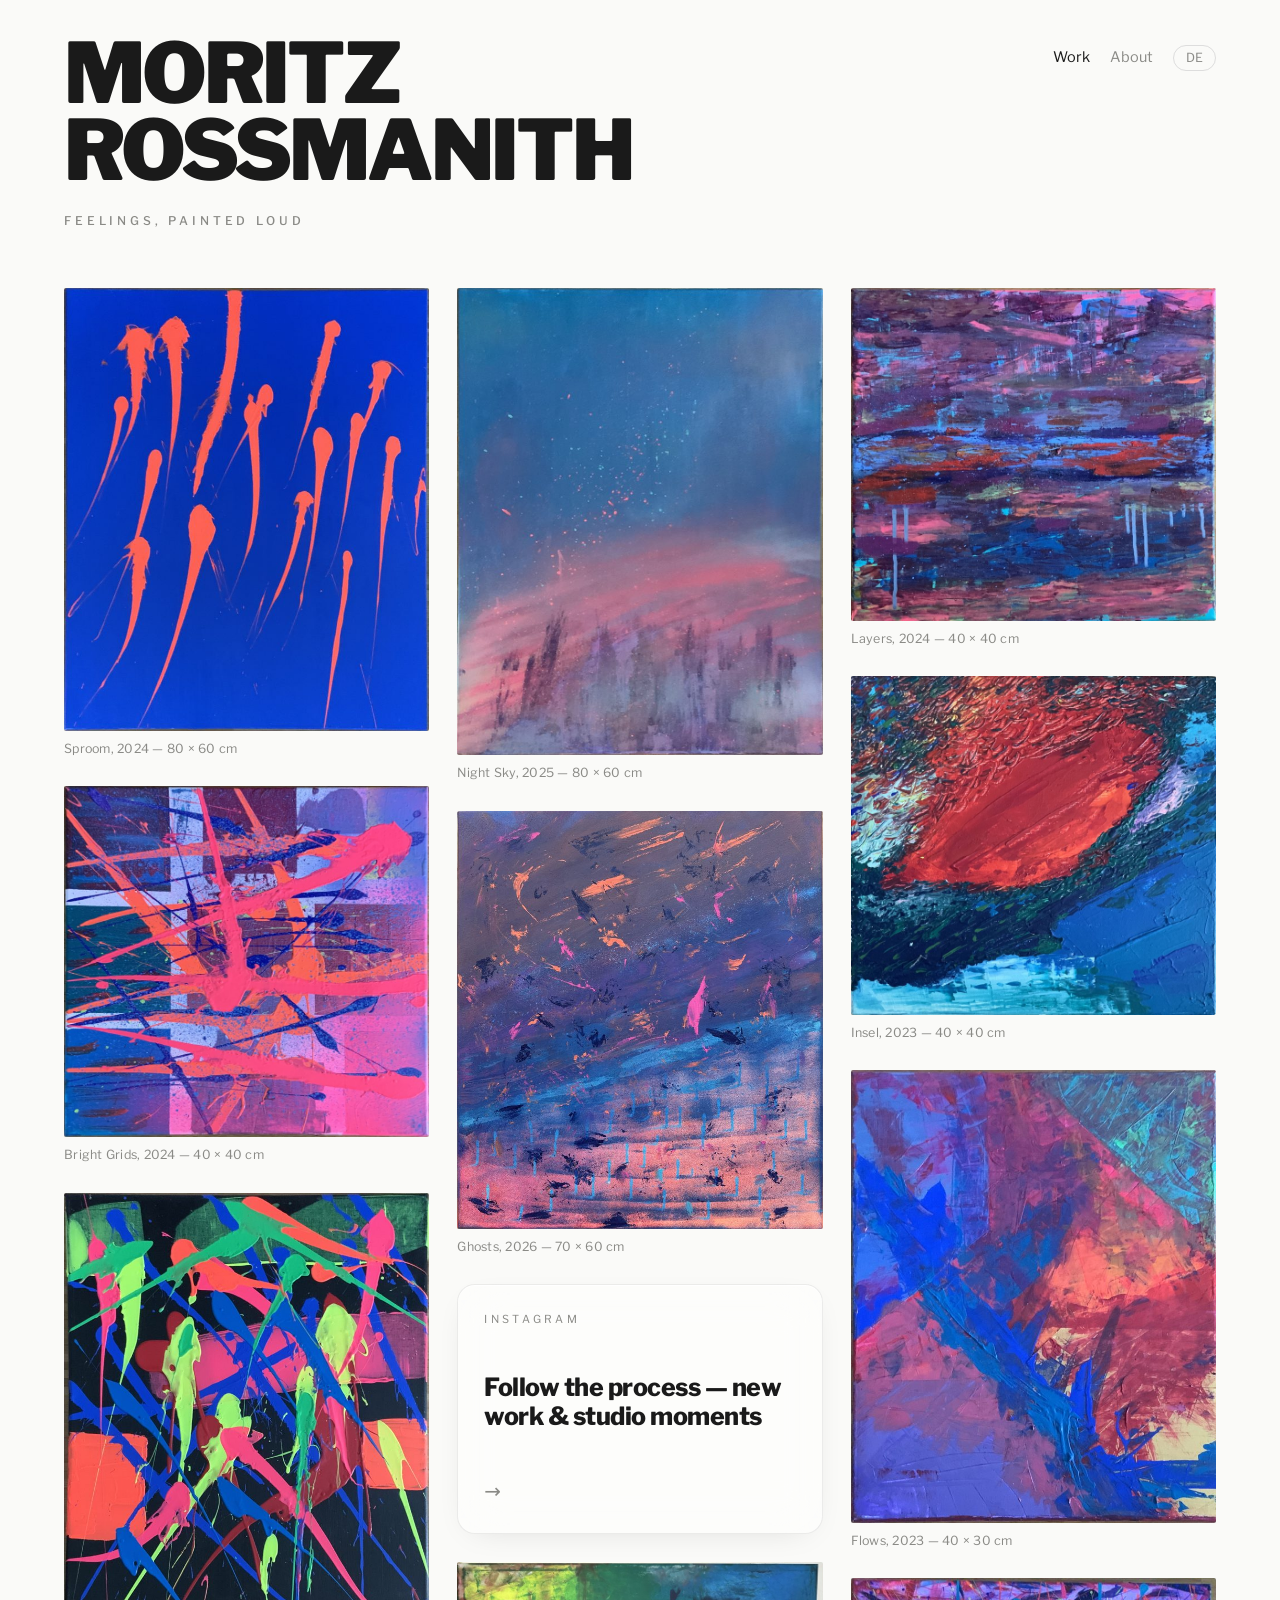
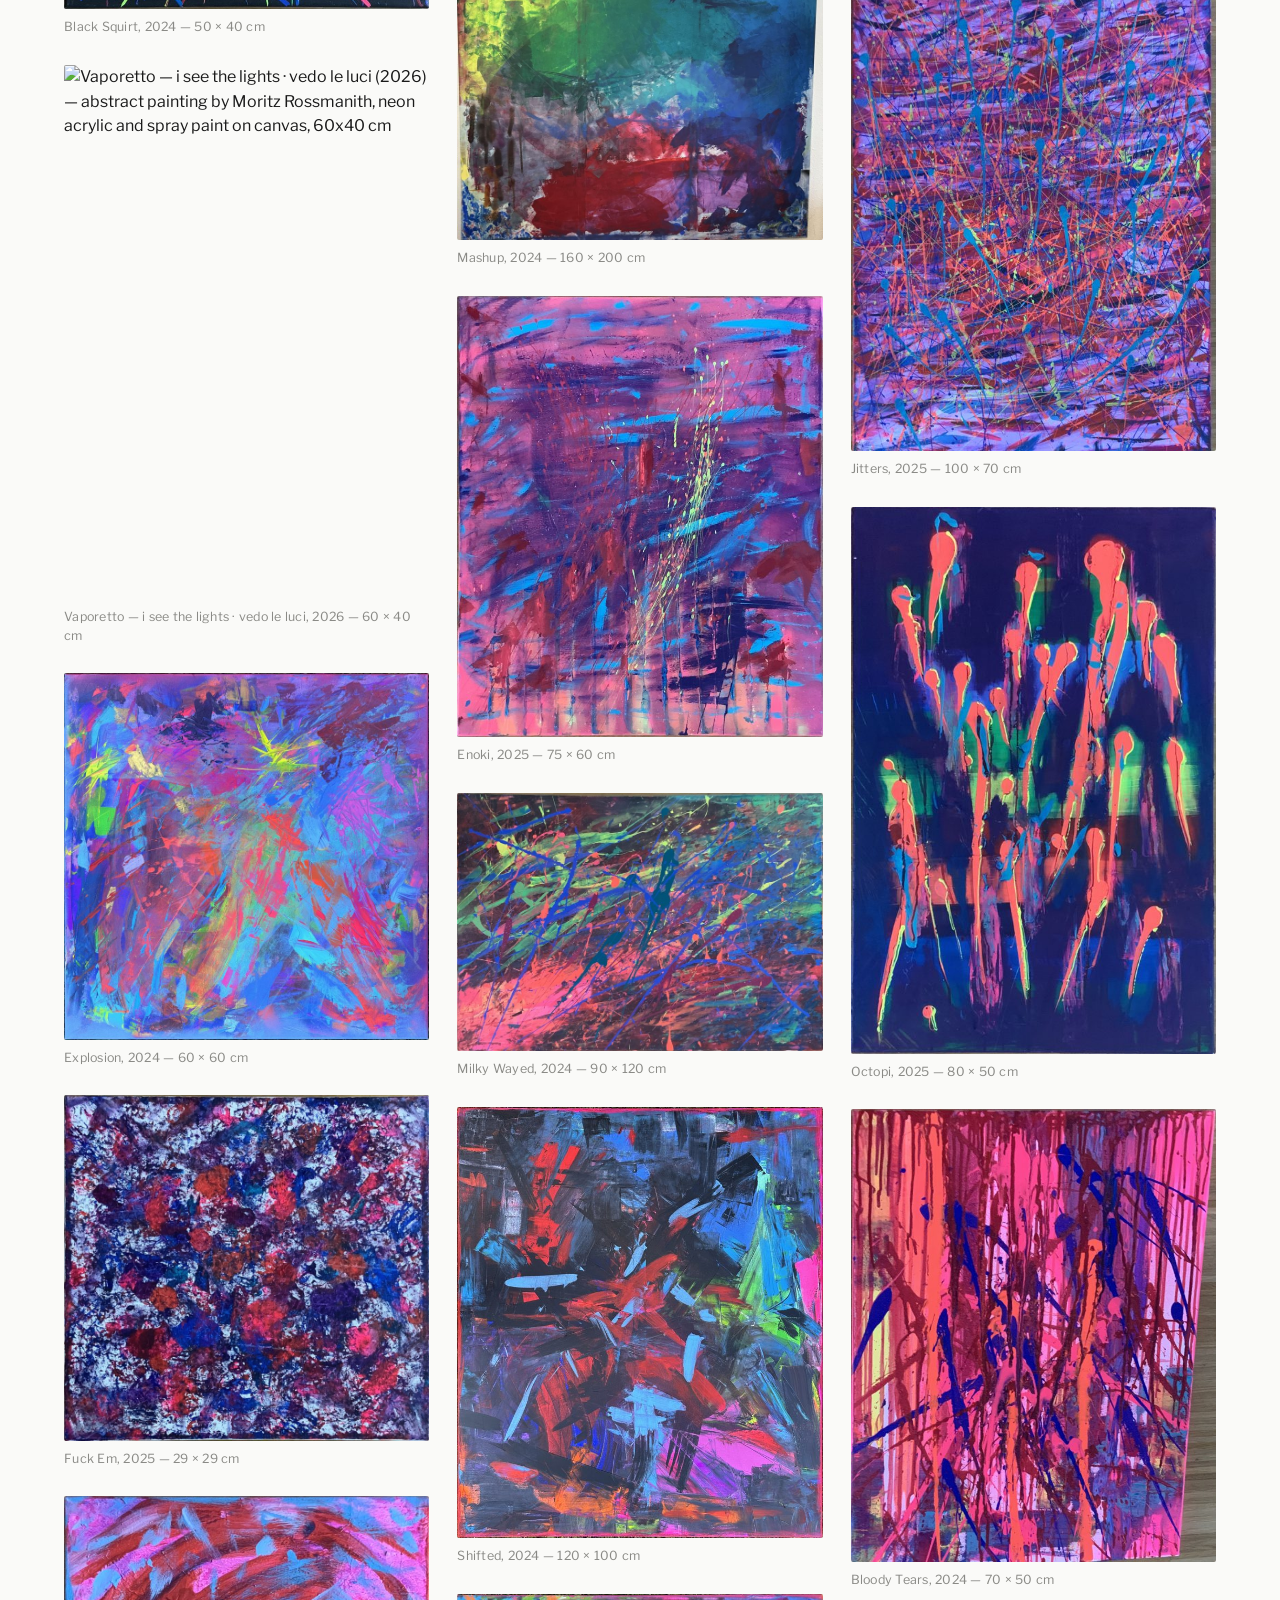
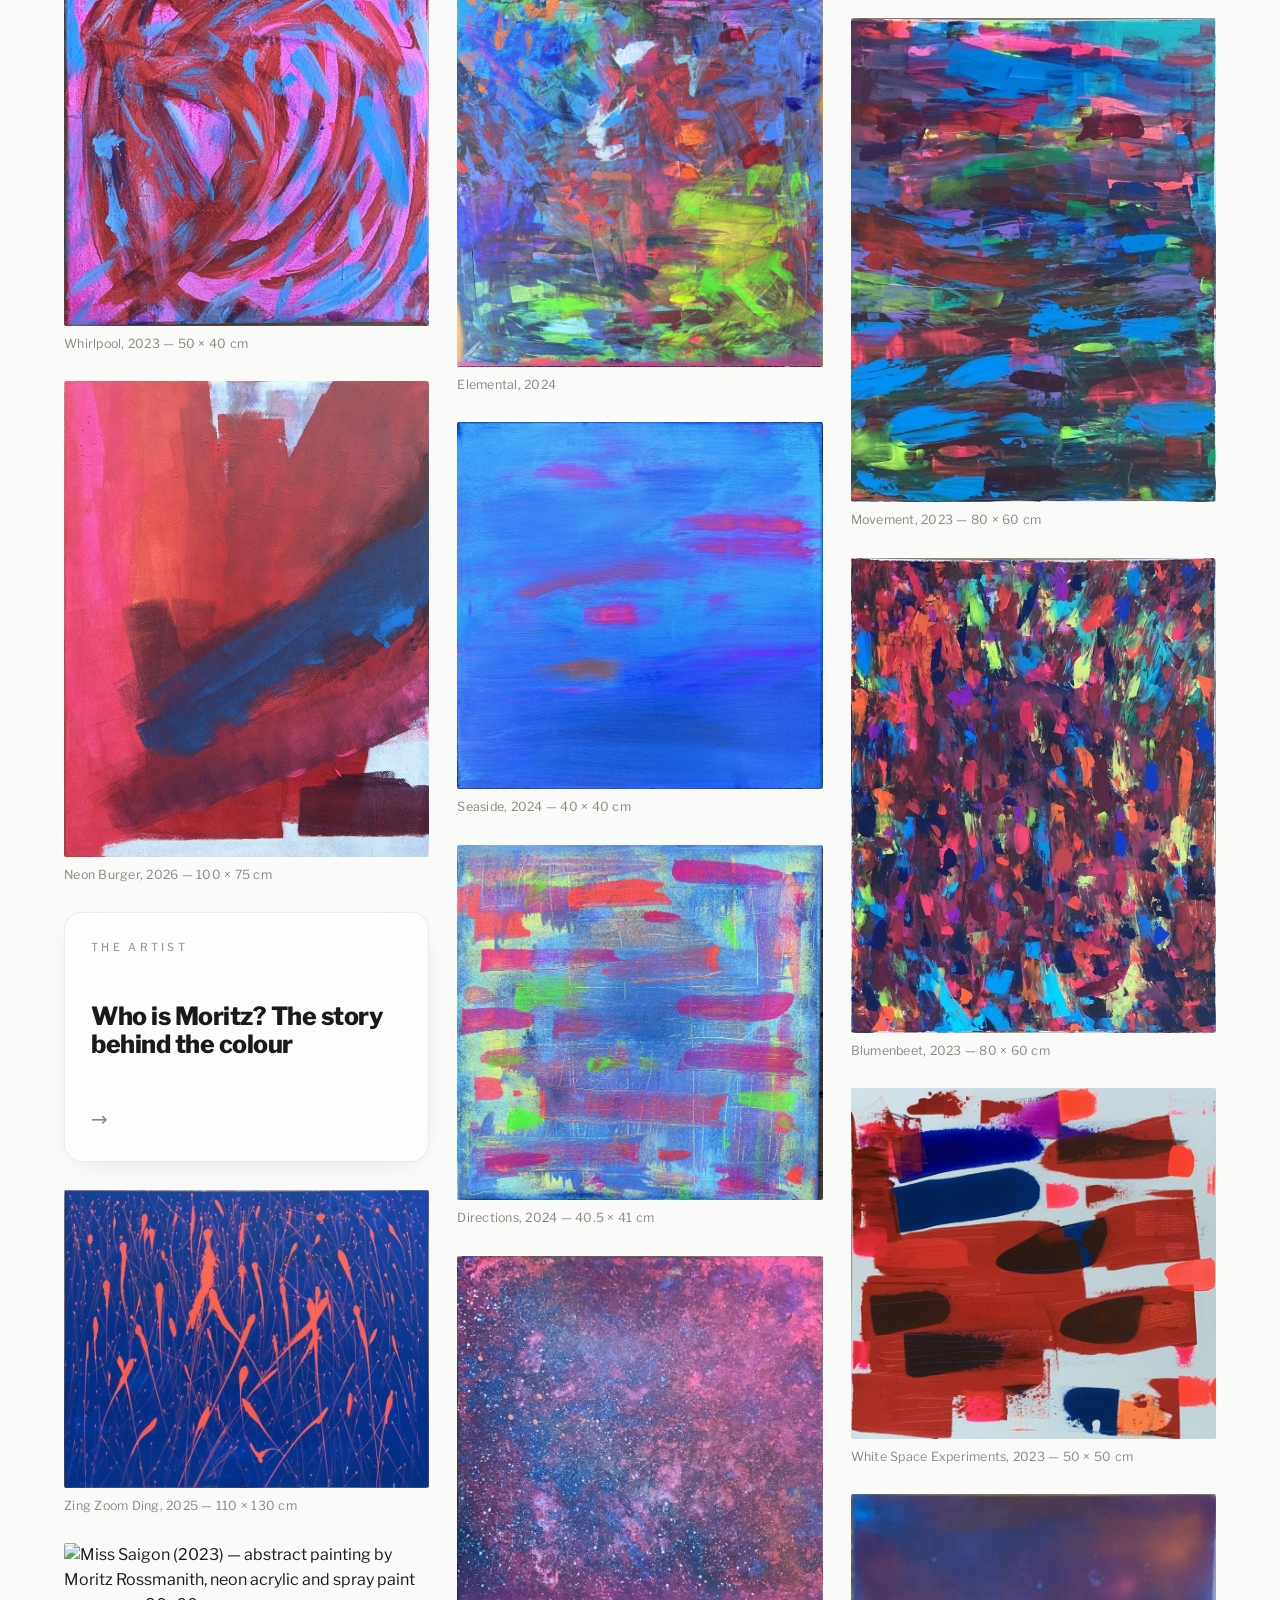
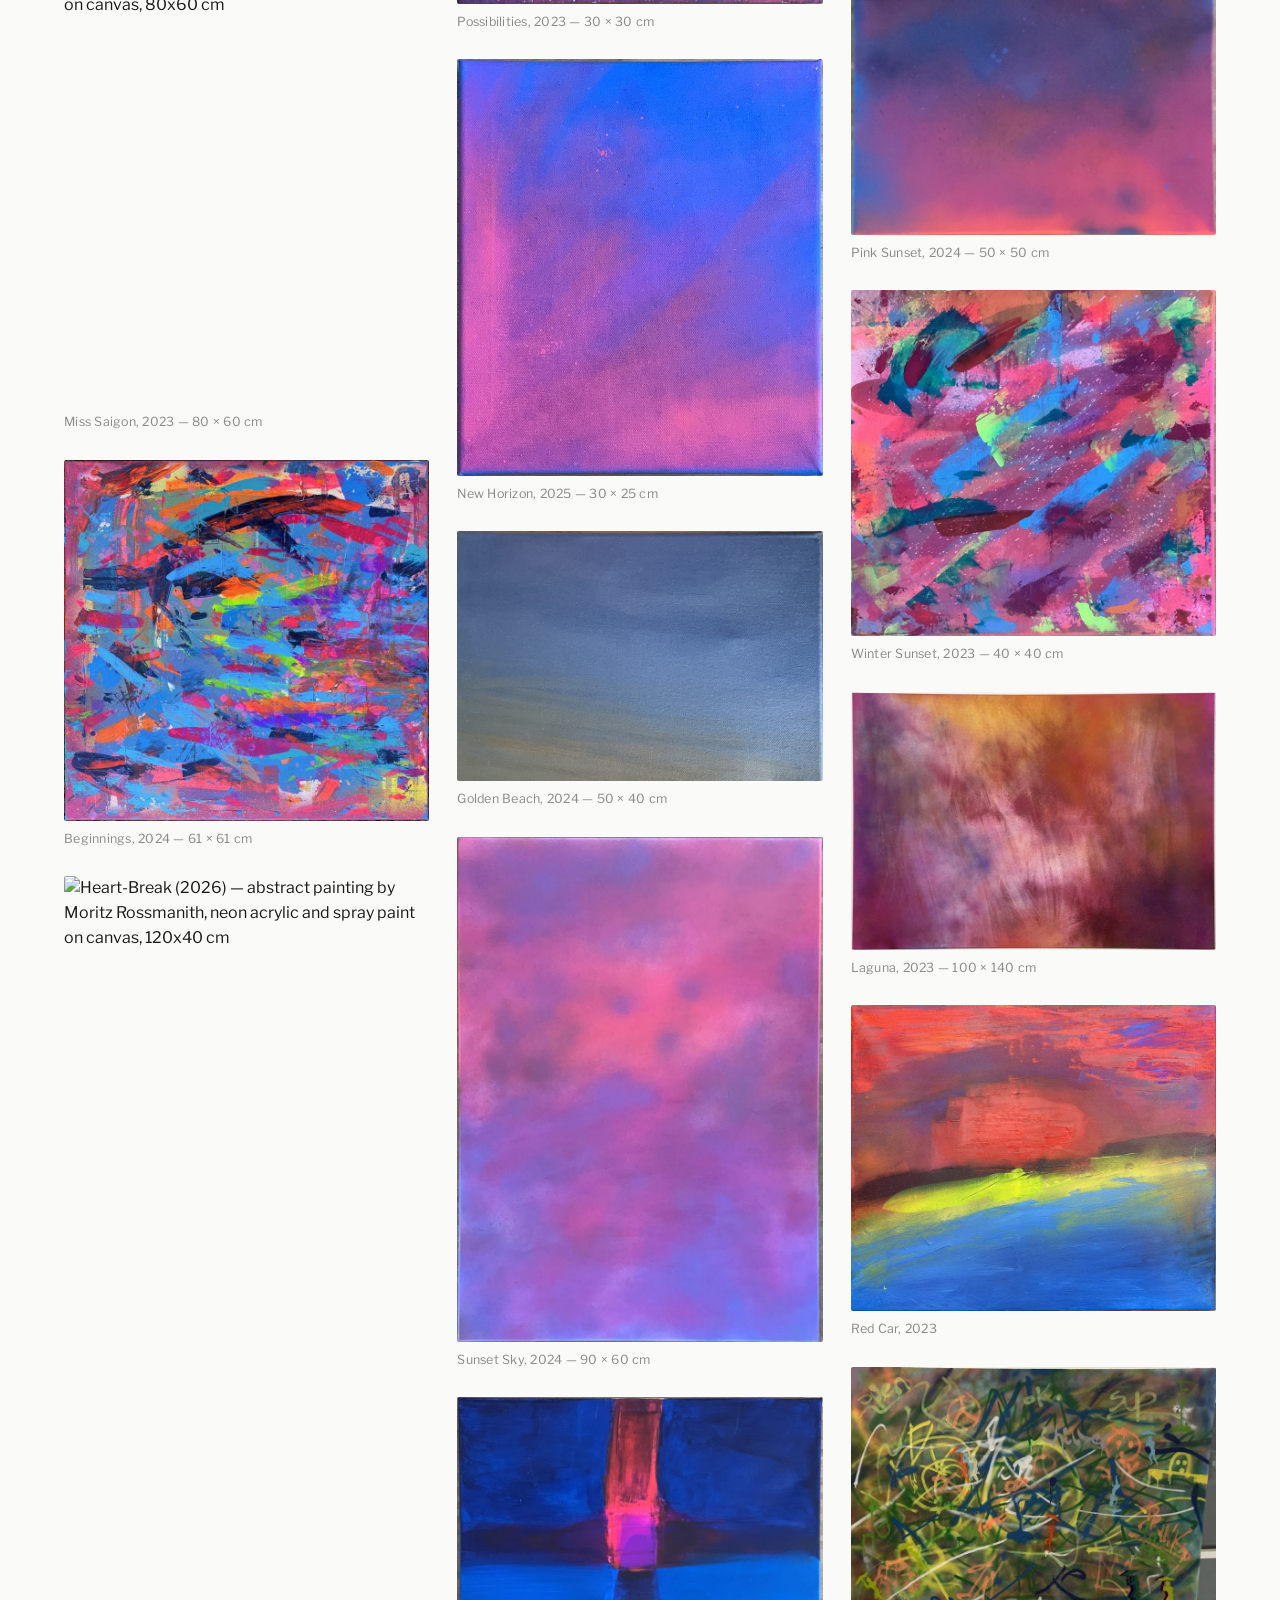
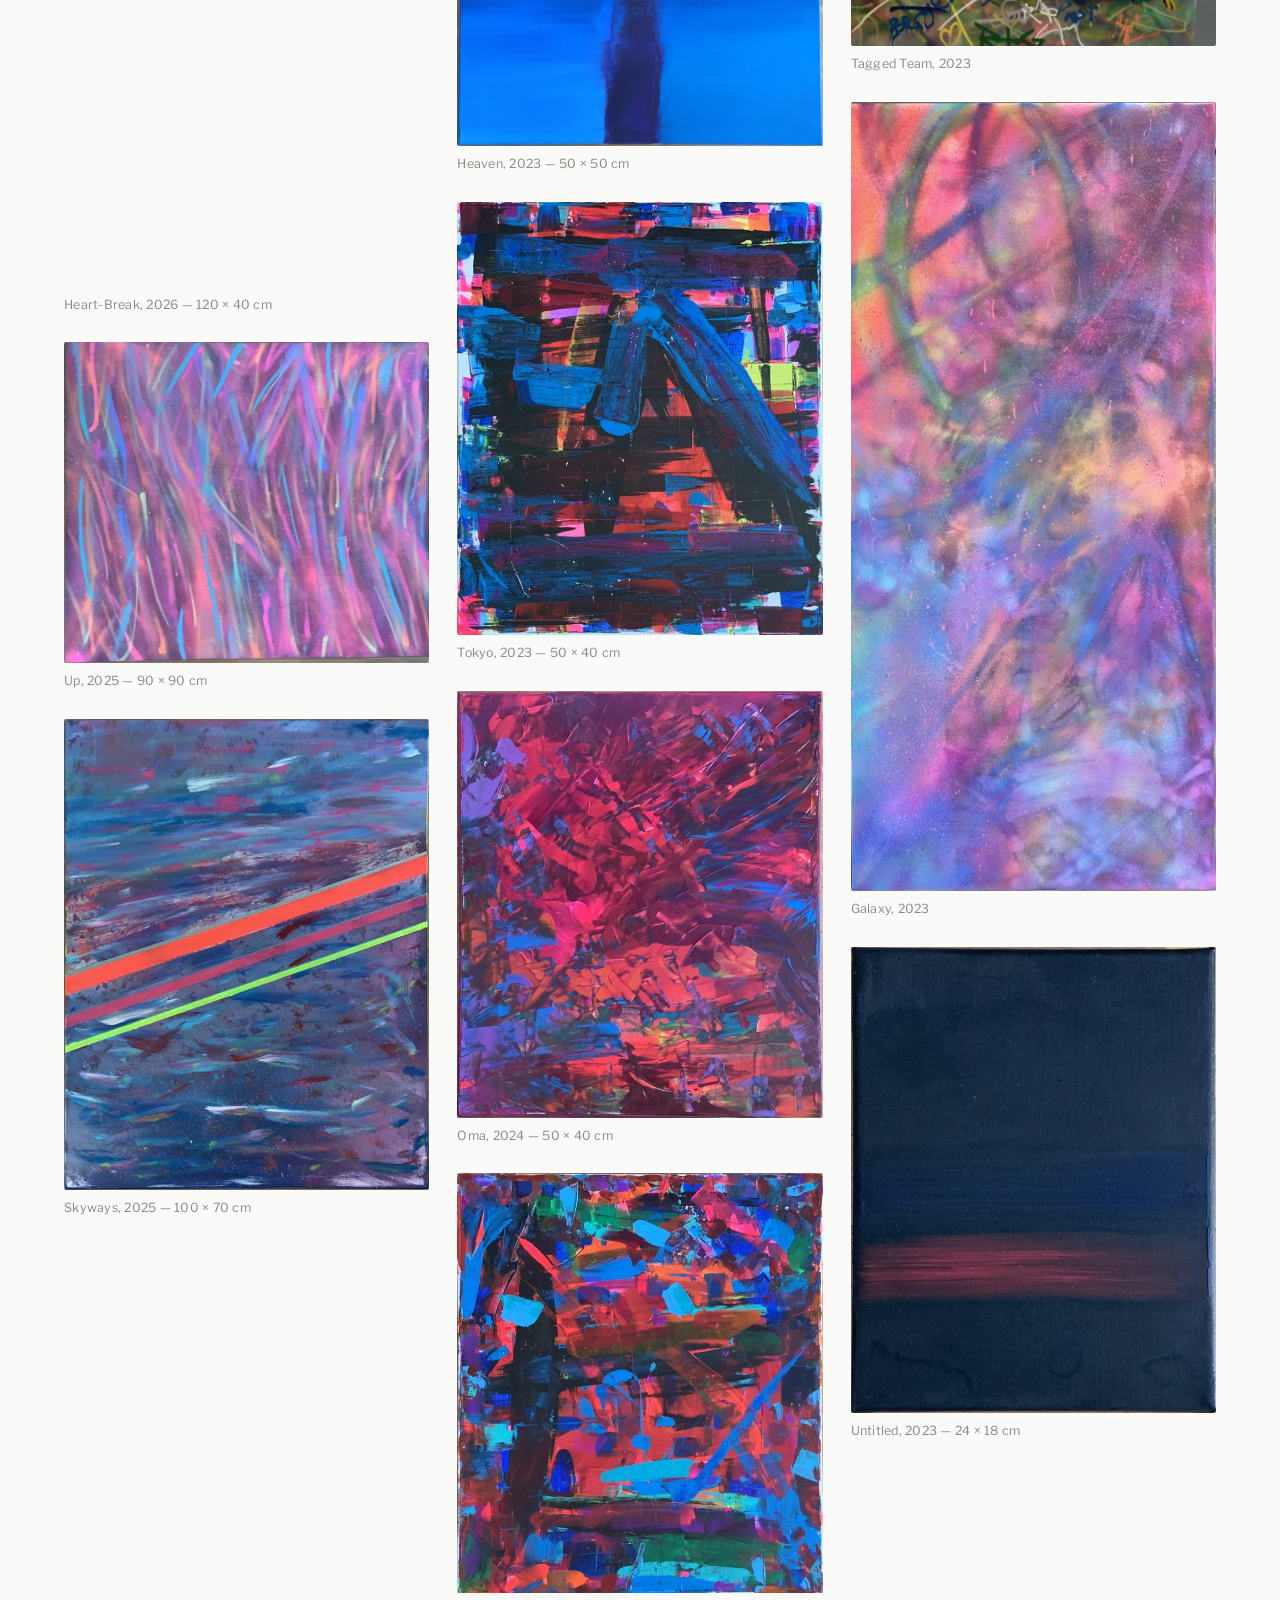
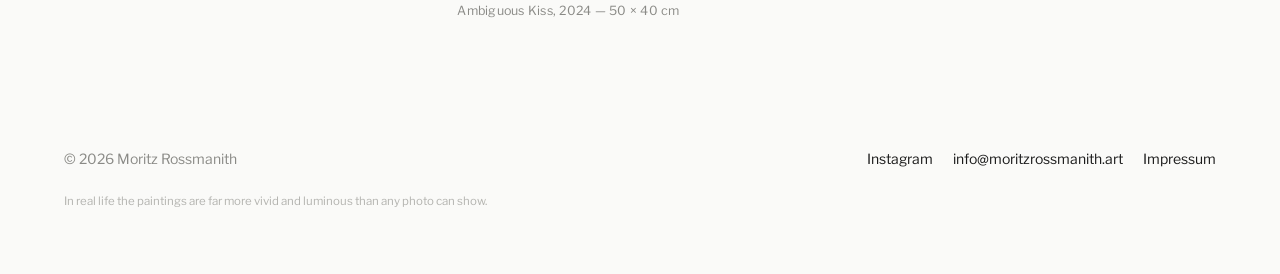
==== index.html @ 08c40a23 "Add files via upload" ====
<!doctype html>
<html lang="en" class="en">
<head>
<meta charset="utf-8">
<meta name="viewport" content="width=device-width, initial-scale=1">
<title>Moritz Rossmanith — Abstract Neon Paintings | Original Art from Ulm, Germany</title>
<meta name="description" content="Original abstract paintings by German-Australian artist Moritz Rossmanith: explosive neon acrylic and spray paint on canvas. 47 works, painted in Ulm, Germany and Melbourne, Australia.">
<meta name="author" content="Moritz Rossmanith">
<meta name="keywords" content="Moritz Rossmanith, abstract art, neon painting, spray paint art, acrylic on canvas, abstract artist Germany, Ulm artist, buy abstract art, UV art, fluorescent painting, art commission">
<link rel="canonical" href="https://moritzrossmanith.art/">
<meta property="og:type" content="website">
<meta property="og:url" content="https://moritzrossmanith.art/">
<meta property="og:site_name" content="Moritz Rossmanith">
<meta property="og:title" content="Moritz Rossmanith — Abstract Neon Paintings">
<meta property="og:description" content="Explosive abstract works in neon acrylic and spray paint on canvas, by German-Australian artist Moritz Rossmanith.">
<meta property="og:image" content="https://moritzrossmanith.art/art/moritz-rossmanith-sproom.jpg">
<meta property="og:locale" content="en_US">
<meta property="og:locale:alternate" content="de_DE">
<meta name="twitter:card" content="summary_large_image">
<meta name="twitter:title" content="Moritz Rossmanith — Abstract Neon Paintings">
<meta name="twitter:description" content="Explosive abstract works in neon acrylic and spray paint on canvas.">
<meta name="twitter:image" content="https://moritzrossmanith.art/art/moritz-rossmanith-sproom.jpg">
<link rel="icon" href="favicon.png">
<link rel="apple-touch-icon" href="apple-touch-icon.png">
<link rel="preconnect" href="https://fonts.googleapis.com">
<link rel="preconnect" href="https://fonts.gstatic.com" crossorigin>
<link href="https://fonts.googleapis.com/css2?family=Libre+Franklin:wght@500;600;800;900&display=swap" rel="stylesheet">
<link rel="stylesheet" href="styles.css">
<script>
(function(){
  var l=localStorage.getItem('lang')||(navigator.language&&navigator.language.slice(0,2)==='de'?'de':'en');
  document.documentElement.className=l;document.documentElement.lang=l;
})();
</script>
</head>
<body>

<header class="masthead">
  <div class="mastrow">
    <h1><a href="index.html">Moritz<br>Rossmanith</a></h1>
    <nav>
      <a href="index.html" aria-current="page"><span class="l-en">Work</span><span class="l-de">Arbeiten</span></a>
      <a href="about.html"><span class="l-en">About</span><span class="l-de">Über</span></a>
      <button id="langBtn" type="button" aria-label="Sprache wechseln / switch language"></button>
    </nav>
  </div>
  <p class="sub">
    <span class="l-en">Feelings, painted loud</span>
    <span class="l-de">Gefühle, laut gemalt</span>
  </p>
</header>

<main class="gallery" id="gallery"></main>

<footer>
  <span>© 2026 Moritz Rossmanith</span>
  <nav>
    <a href="https://www.instagram.com/moritzrossmanith" target="_blank" rel="noopener">Instagram</a>
    <a class="em" href="#"></a>
    <a href="impressum.html">Impressum</a>
  </nav>
  <p class="foot-note">
    <span class="l-en">In real life the paintings are far more vivid and luminous than any photo can show.</span>
    <span class="l-de">Im Original sind die Bilder deutlich leuchtender und lebendiger, als Fotos es zeigen können.</span>
  </p>
</footer>

<div class="lb" id="lb" aria-modal="true" role="dialog">
  <button class="prev" aria-label="Previous">←</button>
  <img alt="">
  <button class="next" aria-label="Next">→</button>
  <span id="lbCap"></span>
</div>

<script>
// curated order — winners first, colour and format mixed
const items=[
 {f:"moritz-rossmanith-sproom",w:1487,h:1800,t:"Sproom",s:"80 × 60",y:2024},
 {f:"moritz-rossmanith-bright-grids",w:1800,h:1731,t:"Bright Grids",s:"40 × 40",y:2024},
 {f:"moritz-rossmanith-black-squirt",w:1577,h:1800,t:"Black Squirt",s:"50 × 40",y:2024},
 {f:"moritz-rossmanith-vaporetto",w:1232,h:1800,t:"Vaporetto — i see the lights · vedo le luci",s:"60 × 40",y:2026},
 {f:"moritz-rossmanith-explosion",w:1795,h:1800,t:"Explosion",s:"60 × 60",y:2024,m:"spray paint on canvas"},
 {f:"moritz-rossmanith-fuck-em",w:1800,h:1706,t:"Fuck Em",s:"29 × 29",y:2025},
 {f:"moritz-rossmanith-whirlpool",w:1532,h:1800,t:"Whirlpool",s:"50 × 40",y:2023},
 {f:"moritz-rossmanith-neon-burger",w:1382,h:1800,t:"Neon Burger",s:"100 × 75",y:2026},
 {tile:"about"},
 {f:"moritz-rossmanith-zing-zoom-ding",w:1800,h:1464,t:"Zing Zoom Ding",s:"110 × 130",y:2025},
 {f:"moritz-rossmanith-miss-saigon",w:1425,h:1800,t:"Miss Saigon",s:"80 × 60",y:2023},
 {f:"moritz-rossmanith-beginnings",w:1799,h:1777,t:"Beginnings",s:"61 × 61",y:2024},
 {f:"moritz-rossmanith-heart-break",w:650,h:1799,t:"Heart-Break",s:"120 × 40",y:2026},
 {f:"moritz-rossmanith-up",w:1800,h:1582,t:"Up",s:"90 × 90",y:2025},
 {f:"moritz-rossmanith-skyways",w:1394,h:1800,t:"Skyways",s:"100 × 70",y:2025},
 {f:"moritz-rossmanith-night-sky",w:1408,h:1800,t:"Night Sky",s:"80 × 60",y:2025},
 {f:"moritz-rossmanith-ghosts",w:1573,h:1800,t:"Ghosts",s:"70 × 60",y:2026},
 {tile:"insta"},
 {f:"moritz-rossmanith-mashup",w:1800,h:1371,t:"Mashup",s:"160 × 200",y:2024},
 {f:"moritz-rossmanith-enoki",w:1490,h:1800,t:"Enoki",s:"75 × 60",y:2025},
 {f:"moritz-rossmanith-milky-wayed",w:1800,h:1276,t:"Milky Wayed",s:"90 × 120",y:2024},
 {f:"moritz-rossmanith-shifted",w:1523,h:1800,t:"Shifted",s:"120 × 100",y:2024},
 {f:"moritz-rossmanith-elemental",w:1763,h:1800,t:"Elemental",y:2024},
 {f:"moritz-rossmanith-seaside",w:1791,h:1800,t:"Seaside",s:"40 × 40",y:2024},
 {f:"moritz-rossmanith-directions",w:1800,h:1752,t:"Directions",s:"40.5 × 41",y:2024},
 {f:"moritz-rossmanith-possibilities",w:1692,h:1614,t:"Possibilities",s:"30 × 30",y:2023},
 {f:"moritz-rossmanith-new-horizon",w:1412,h:1608,t:"New Horizon",s:"30 × 25",y:2025},
 {f:"moritz-rossmanith-golden-beach",w:1771,h:1213,t:"Golden Beach",s:"50 × 40",y:2024},
 {f:"moritz-rossmanith-sunset-sky",w:1302,h:1800,t:"Sunset Sky",s:"90 × 60",y:2024},
 {f:"moritz-rossmanith-heaven",w:1800,h:1722,t:"Heaven",s:"50 × 50",y:2023},
 {f:"moritz-rossmanith-tokyo",w:1517,h:1800,t:"Tokyo",s:"50 × 40",y:2023},
 {f:"moritz-rossmanith-oma",w:1538,h:1800,t:"Oma",s:"50 × 40",y:2024},
 {f:"moritz-rossmanith-ambiguous-kiss",w:1569,h:1800,t:"Ambiguous Kiss",s:"50 × 40",y:2024},
 {f:"moritz-rossmanith-layers",w:1800,h:1638,t:"Layers",s:"40 × 40",y:2024},
 {f:"moritz-rossmanith-insel",w:1800,h:1669,t:"Insel",s:"40 × 40",y:2023},
 {f:"moritz-rossmanith-flows",w:1453,h:1800,t:"Flows",s:"40 × 30",y:2023},
 {f:"moritz-rossmanith-jitters",w:1237,h:1600,t:"Jitters",s:"100 × 70",y:2025},
 {f:"moritz-rossmanith-octopi",w:1201,h:1800,t:"Octopi",s:"80 × 50",y:2025},
 {f:"moritz-rossmanith-bloody-tears",w:1452,h:1800,t:"Bloody Tears",s:"70 × 50",y:2024},
 {f:"moritz-rossmanith-movement",w:1357,h:1800,t:"Movement",s:"80 × 60",y:2023},
 {f:"moritz-rossmanith-blumenbeet",w:1384,h:1800,t:"Blumenbeet",s:"80 × 60",y:2023},
 {f:"moritz-rossmanith-white-space-experiments",w:1800,h:1729,t:"White Space Experiments",s:"50 × 50",y:2023},
 {f:"moritz-rossmanith-pink-sunset",w:1577,h:1468,t:"Pink Sunset",s:"50 × 50",y:2024},
 {f:"moritz-rossmanith-winter-sunset",w:1620,h:1534,t:"Winter Sunset",s:"40 × 40",y:2023},
 {f:"moritz-rossmanith-laguna",w:1800,h:1274,t:"Laguna",s:"100 × 140",y:2023},
 {f:"moritz-rossmanith-red-car",w:1799,h:1507,t:"Red Car",y:2023},
 {f:"moritz-rossmanith-tagged-team",w:1800,h:1377,t:"Tagged Team",y:2023,m:"spray paint on canvas"},
 {f:"moritz-rossmanith-galaxy",w:832,h:1800,t:"Galaxy",y:2023,m:"spray paint on canvas"},
 {f:"moritz-rossmanith-untitled-24x18",w:1410,h:1800,t:"Untitled",s:"24 × 18",y:2023},
];
const works=items.filter(x=>!x.tile);
const isDe=()=>document.documentElement.lang==='de';
const tt=wk=>wk.t==='Untitled'&&isDe()?'Ohne Titel':wk.t;
const cap=wk=>`${tt(wk)}${wk.y?', '+wk.y:''}${wk.s?' — '+wk.s+' cm':''}`;
const altOf=wk=>`${wk.t}${wk.y?' ('+wk.y+')':''} — abstract painting by Moritz Rossmanith, ${wk.m||'neon acrylic and spray paint on canvas'}${wk.s?', '+wk.s.replace(/ × /,'x')+' cm':''}`;

const tiles={
 about:{href:'about.html',target:'',kicker:{en:'The artist',de:'Der Künstler'},main:{en:'Who is Moritz? The story behind the colour',de:'Wer ist Moritz? Die Geschichte hinter der Farbe'}},
 insta:{href:'https://www.instagram.com/moritzrossmanith',target:'_blank',kicker:{en:'Instagram',de:'Instagram'},main:{en:'Follow the process — new work & studio moments',de:'Folge dem Prozess — neue Werke & Studio-Momente'}}
};

const g=document.getElementById('gallery');
items.forEach(it=>{
  if(it.tile){
    const t=tiles[it.tile];
    const fig=document.createElement('div');
    fig.className='work tile';
    fig.dataset.tile=it.tile;
    fig.innerHTML=`<a href="${t.href}" ${t.target?'target="_blank" rel="noopener"':''}><span class="t-kicker"></span><span class="t-main"></span><span class="t-arrow">→</span></a>`;
    g.appendChild(fig);
    return;
  }
  const i=works.indexOf(it);
  const fig=document.createElement('figure');
  fig.className='work';
  fig.innerHTML=`<img src="art/${it.f}-s.jpg" width="${it.w}" height="${it.h}" loading="lazy" alt="${altOf(it)}"><figcaption></figcaption>`;
  fig.addEventListener('click',()=>open(i));
  g.appendChild(fig);
});
function renderText(){
  const figs=[...g.children];
  let wi=0;
  figs.forEach(el=>{
    if(el.classList.contains('tile')){
      const t=tiles[el.dataset.tile], l=isDe()?'de':'en';
      el.querySelector('.t-kicker').textContent=t.kicker[l];
      el.querySelector('.t-main').textContent=t.main[l];
    }else{
      el.querySelector('figcaption').textContent=cap(works[wi++]);
    }
  });
}
renderText();

// language toggle
const langBtn=document.getElementById('langBtn');
function syncLangBtn(){langBtn.textContent=isDe()?'EN':'DE';}
langBtn.addEventListener('click',()=>{
  const l=isDe()?'en':'de';
  document.documentElement.className=l;document.documentElement.lang=l;
  localStorage.setItem('lang',l);
  syncLangBtn();renderText();
  if(lb.classList.contains('open'))show();
});
syncLangBtn();

// email (assembled at runtime to keep it away from scrapers)
document.querySelectorAll('.em').forEach(a=>{
  const u='info', d=['moritzrossmanith','art'].join('.');
  a.href='mailto:'+u+String.fromCharCode(64)+d;
  if(!a.textContent.trim())a.textContent=u+String.fromCharCode(64)+d;
});

// reveal on scroll
const io=new IntersectionObserver(es=>es.forEach(e=>{
  if(e.isIntersecting){e.target.classList.add('in');io.unobserve(e.target);}
}),{threshold:.12});
document.querySelectorAll('.work').forEach(el=>io.observe(el));

// lightbox
const lb=document.getElementById('lb'),lbImg=lb.querySelector('img'),lbCapEl=document.getElementById('lbCap');
let cur=0;
function open(i){cur=i;show();lb.classList.add('open');document.body.style.overflow='hidden';}
function show(){const wk=works[cur];lbImg.src=`art/${wk.f}.jpg`;lbImg.alt=altOf(wk);lbCapEl.textContent=`${cap(wk)} · ${cur+1} / ${works.length}`;}
function close(){lb.classList.remove('open');document.body.style.overflow='';}
function step(d){cur=(cur+d+works.length)%works.length;show();}
lb.addEventListener('click',e=>{if(!e.target.closest('button'))close();});
lb.querySelector('.prev').addEventListener('click',()=>step(-1));
lb.querySelector('.next').addEventListener('click',()=>step(1));
addEventListener('keydown',e=>{
  if(!lb.classList.contains('open'))return;
  if(e.key==='Escape')close();
  if(e.key==='ArrowLeft')step(-1);
  if(e.key==='ArrowRight')step(1);
});

// structured data for search engines
const ld={
 "@context":"https://schema.org",
 "@graph":[
  {"@type":"WebSite","@id":"https://moritzrossmanith.art/#website","url":"https://moritzrossmanith.art/","name":"Moritz Rossmanith","inLanguage":["en","de"]},
  {"@type":"Person","@id":"https://moritzrossmanith.art/#artist","name":"Moritz Rossmanith","url":"https://moritzrossmanith.art/","jobTitle":"Abstract Artist","nationality":["German","Australian"],"workLocation":{"@type":"Place","address":{"@type":"PostalAddress","addressLocality":"Ulm","addressCountry":"DE"}},"sameAs":["https://www.instagram.com/moritzrossmanith","https://bluethumb.com.au/moritz-rossmanith","https://moritzrossmanith.com"]},
  ...works.map(wk=>({"@type":"VisualArtwork","name":wk.t,"creator":{"@id":"https://moritzrossmanith.art/#artist"},"artMedium":wk.m||"acrylic and spray paint","artform":"Painting","artworkSurface":"canvas","image":"https://moritzrossmanith.art/art/"+wk.f+".jpg",...(wk.y?{"dateCreated":String(wk.y)}:{}),...(wk.s?{"size":wk.s+" cm"}:{})}))
 ]
};
const s=document.createElement('script');s.type='application/ld+json';s.textContent=JSON.stringify(ld);document.head.appendChild(s);
</script>
</body>
</html>
---- styles.css ----
:root{
  --bg:#fafaf8;
  --ink:#1a1a1a;
  --muted:#8a8a86;
  --gap:clamp(14px,2.5vw,28px);
  --pad:clamp(20px,5vw,72px);
}
*{margin:0;padding:0;box-sizing:border-box}
html{scroll-behavior:smooth}
body{
  background:var(--bg);
  color:var(--ink);
  font-family:"Libre Franklin",ui-sans-serif,system-ui,-apple-system,"Helvetica Neue",Arial,sans-serif;
  -webkit-font-smoothing:antialiased;
  line-height:1.55;
}
::selection{background:var(--ink);color:var(--bg)}

/* language toggle: html.en hides .l-de, html.de hides .l-en */
html.en .l-de{display:none!important}
html.de .l-en{display:none!important}

.topnav{
  display:flex;justify-content:space-between;align-items:baseline;gap:16px;
  padding:calc(var(--pad)*.5) var(--pad) 0;
  max-width:1500px;margin:0 auto;
  font-size:14.5px;
}
.topnav .brand{font-weight:800;letter-spacing:-.02em;color:var(--ink);text-decoration:none}
.topnav nav{display:flex;gap:20px;align-items:baseline}
.topnav a{color:var(--muted);text-decoration:none;transition:color .2s}
.topnav a:hover,.topnav a[aria-current]{color:var(--ink)}
.topnav button{
  background:none;border:1px solid #ddd;border-radius:99px;
  font:inherit;font-size:12.5px;padding:2px 12px;cursor:pointer;color:var(--muted);
  transition:color .2s,border-color .2s;
}
.topnav button:hover{color:var(--ink);border-color:var(--ink)}

header.masthead{
  padding:calc(var(--pad)*.55) var(--pad) calc(var(--pad)*.9);
  max-width:1500px;margin:0 auto;
}
.mastrow{display:flex;justify-content:space-between;align-items:flex-start;gap:24px}
.mastrow h1{
  font-size:clamp(34px,6.5vw,92px);
  font-weight:900;
  text-transform:uppercase;
  letter-spacing:-.035em;
  line-height:.92;
}
.mastrow h1 a{color:inherit;text-decoration:none}
.mastrow nav{display:flex;gap:20px;align-items:baseline;font-size:14.5px;padding-top:10px;flex-shrink:0}
.mastrow nav a{color:var(--muted);text-decoration:none;transition:color .2s}
.mastrow nav a:hover,.mastrow nav a[aria-current]{color:var(--ink)}
.mastrow nav button{
  background:none;border:1px solid #ddd;border-radius:99px;
  font:inherit;font-size:12.5px;padding:2px 12px;cursor:pointer;color:var(--muted);
  transition:color .2s,border-color .2s;
}
.mastrow nav button:hover{color:var(--ink);border-color:var(--ink)}
.masthead .sub{
  margin-top:clamp(14px,2vw,24px);
  color:var(--muted);
  font-size:12px;
  font-weight:500;
  letter-spacing:.32em;
  text-transform:uppercase;
}

.gallery{
  columns:3 320px;
  column-gap:var(--gap);
  padding:0 var(--pad) var(--pad);
  max-width:1500px;margin:0 auto;
}
.work{
  break-inside:avoid;
  margin-bottom:var(--gap);
  cursor:zoom-in;
  border:0;background:none;display:block;width:100%;
  opacity:0;transform:translateY(24px);
  transition:opacity .8s ease,transform .8s cubic-bezier(.2,.7,.2,1);
}
.work.in{opacity:1;transform:none}
.work img{
  width:100%;height:auto;display:block;border-radius:2px;
  transition:transform .45s cubic-bezier(.2,.7,.2,1),box-shadow .45s ease;
}
.work:hover img{transform:scale(1.015);box-shadow:0 18px 50px -18px rgba(0,0,0,.28)}
.work figcaption{margin-top:8px;font-size:12.5px;color:var(--muted);letter-spacing:.02em;text-align:left}

/* CTA tiles inside the grid — frosted glass */
.tile{cursor:pointer}
.tile a{
  display:flex;flex-direction:column;justify-content:space-between;gap:34px;
  min-height:250px;padding:26px;
  background:rgba(255,255,255,.5);
  -webkit-backdrop-filter:blur(24px) saturate(1.6);
  backdrop-filter:blur(24px) saturate(1.6);
  border:1px solid rgba(0,0,0,.07);
  border-radius:18px;
  color:var(--ink);text-decoration:none;
  box-shadow:0 8px 32px -18px rgba(0,0,0,.18), inset 0 1px 0 rgba(255,255,255,.8);
  transition:transform .45s cubic-bezier(.2,.7,.2,1),box-shadow .45s ease,background .3s;
}
.tile a:hover{
  transform:scale(1.015);
  background:rgba(255,255,255,.72);
  box-shadow:0 18px 50px -18px rgba(0,0,0,.25), inset 0 1px 0 rgba(255,255,255,.9);
}
.tile .t-kicker{font-size:11px;letter-spacing:.3em;text-transform:uppercase;color:var(--muted)}
.tile .t-main{
  font-weight:800;letter-spacing:-.02em;line-height:1.15;
  font-size:clamp(19px,2vw,25px);
}
.tile .t-arrow{font-size:20px;color:var(--muted)}

/* prose pages */
.prose{
  max-width:680px;margin:0 auto;
  padding:calc(var(--pad)*.9) var(--pad) var(--pad);
}
.prose h1{font-size:clamp(30px,5vw,54px);font-weight:900;text-transform:uppercase;letter-spacing:-.03em;line-height:.95;margin-bottom:28px}
.prose img.photo{width:100%;height:auto;display:block;border-radius:2px;margin:12px 0 26px}
.prose h2{font-size:19px;font-weight:600;letter-spacing:-.01em;margin:36px 0 10px}
.prose p{margin-bottom:16px;font-size:16.5px}
.prose p.muted,.prose .muted{color:var(--muted)}
.prose a{color:inherit;text-decoration:underline;text-underline-offset:3px;text-decoration-thickness:1px}
.prose address{font-style:normal;margin-bottom:16px;font-size:16.5px}

footer{
  padding:var(--pad);max-width:1500px;margin:0 auto;
  color:var(--muted);font-size:14px;
  display:flex;flex-wrap:wrap;gap:8px 24px;justify-content:space-between;align-items:baseline;
}
footer nav{display:flex;gap:20px;flex-wrap:wrap}
footer a{color:var(--ink);text-decoration:none;border-bottom:1px solid transparent;transition:border-color .2s}
footer a:hover{border-color:var(--ink)}
.foot-note{
  flex-basis:100%;
  margin-top:14px;
  font-size:11.5px;
  color:#b3b3af;
}

/* lightbox */
.lb{
  position:fixed;inset:0;z-index:10;
  background:rgba(250,250,248,.96);backdrop-filter:blur(6px);
  display:flex;align-items:center;justify-content:center;
  opacity:0;pointer-events:none;transition:opacity .35s ease;cursor:zoom-out;
}
.lb.open{opacity:1;pointer-events:auto}
.lb img{
  max-width:min(92vw,1100px);max-height:88vh;
  box-shadow:0 30px 90px -30px rgba(0,0,0,.35);border-radius:2px;
  transform:scale(.97);transition:transform .35s cubic-bezier(.2,.7,.2,1);
}
.lb.open img{transform:none}
.lb span{position:fixed;bottom:22px;left:50%;transform:translateX(-50%);font-size:13px;color:var(--muted);letter-spacing:.03em}
.lb button{
  position:fixed;top:50%;transform:translateY(-50%);
  background:none;border:0;font-size:28px;color:var(--ink);
  cursor:pointer;padding:20px;opacity:.5;transition:opacity .2s;font-family:inherit;
}
.lb button:hover{opacity:1}
.lb .prev{left:8px}.lb .next{right:8px}
@media (max-width:600px){.lb button{display:none}}

@media (prefers-reduced-motion:reduce){
  .work,.work img,.lb,.lb img{transition:none}
  .work{opacity:1;transform:none}
}
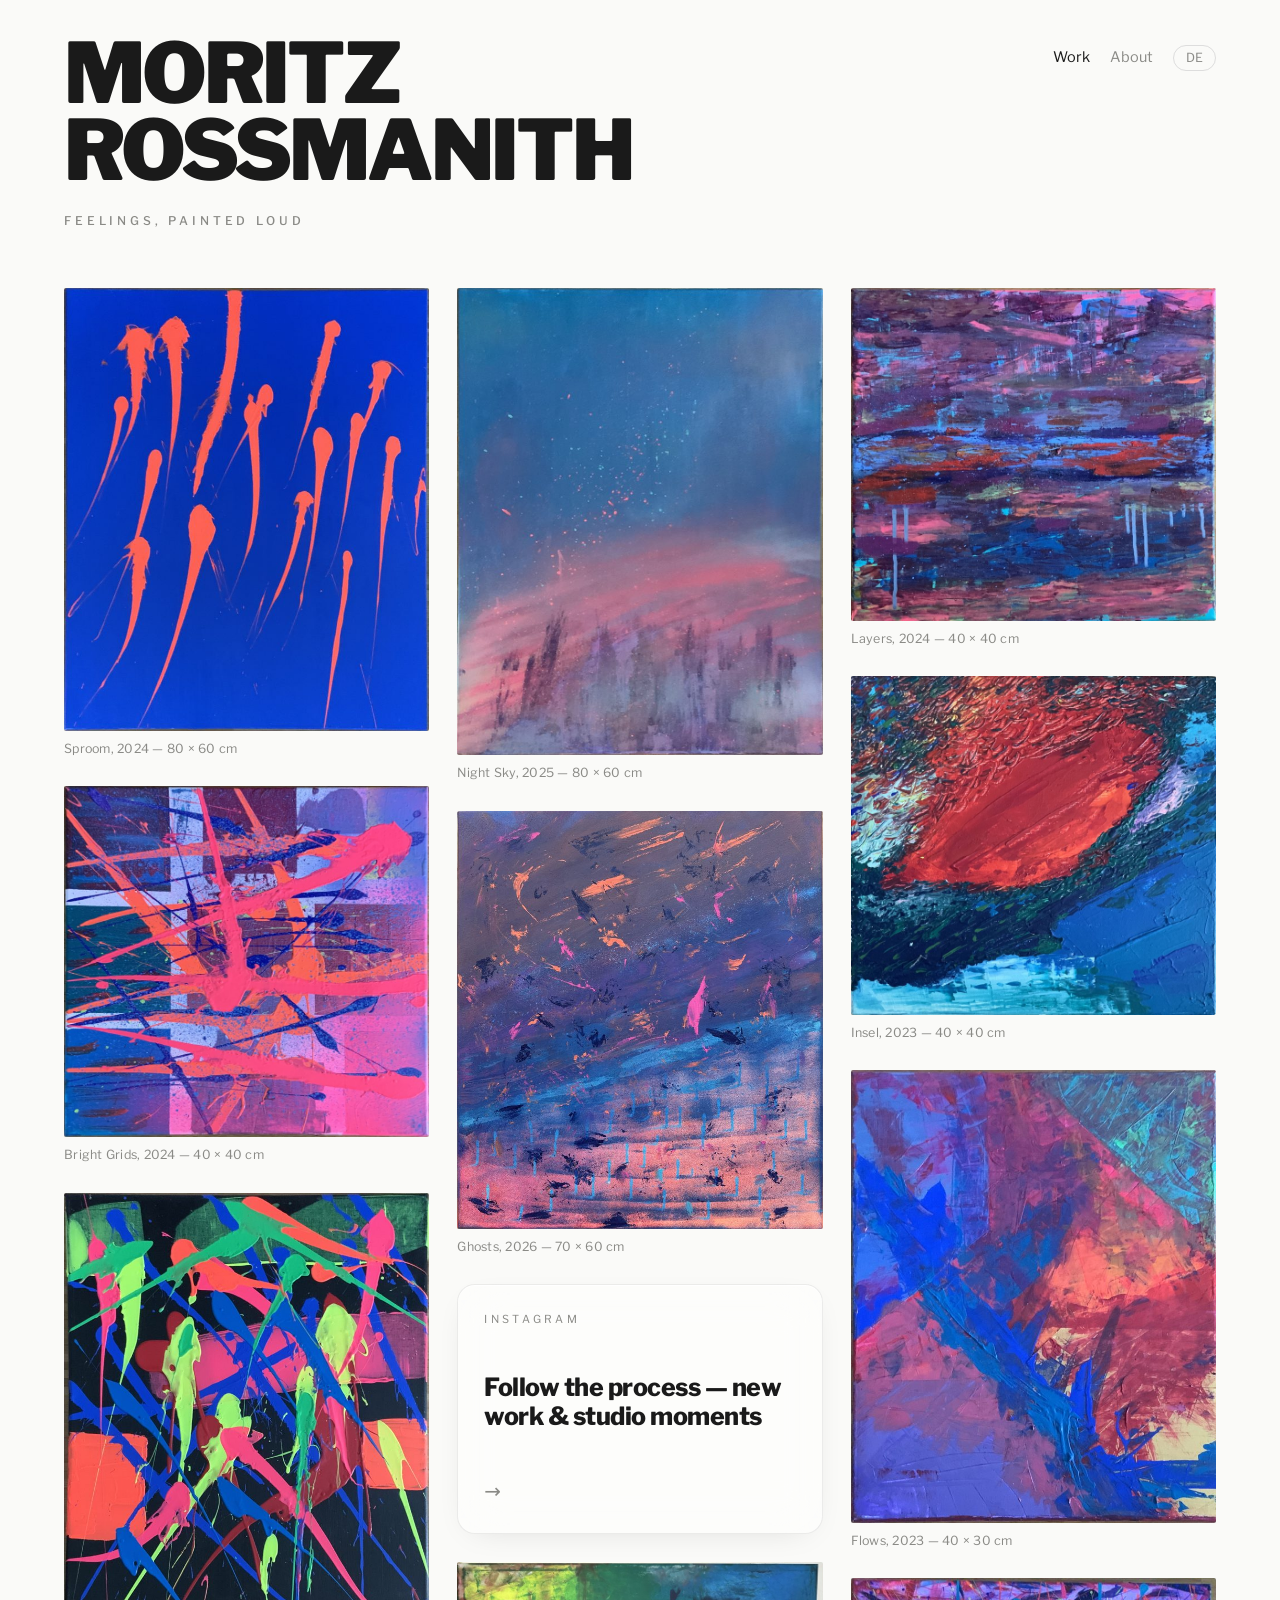
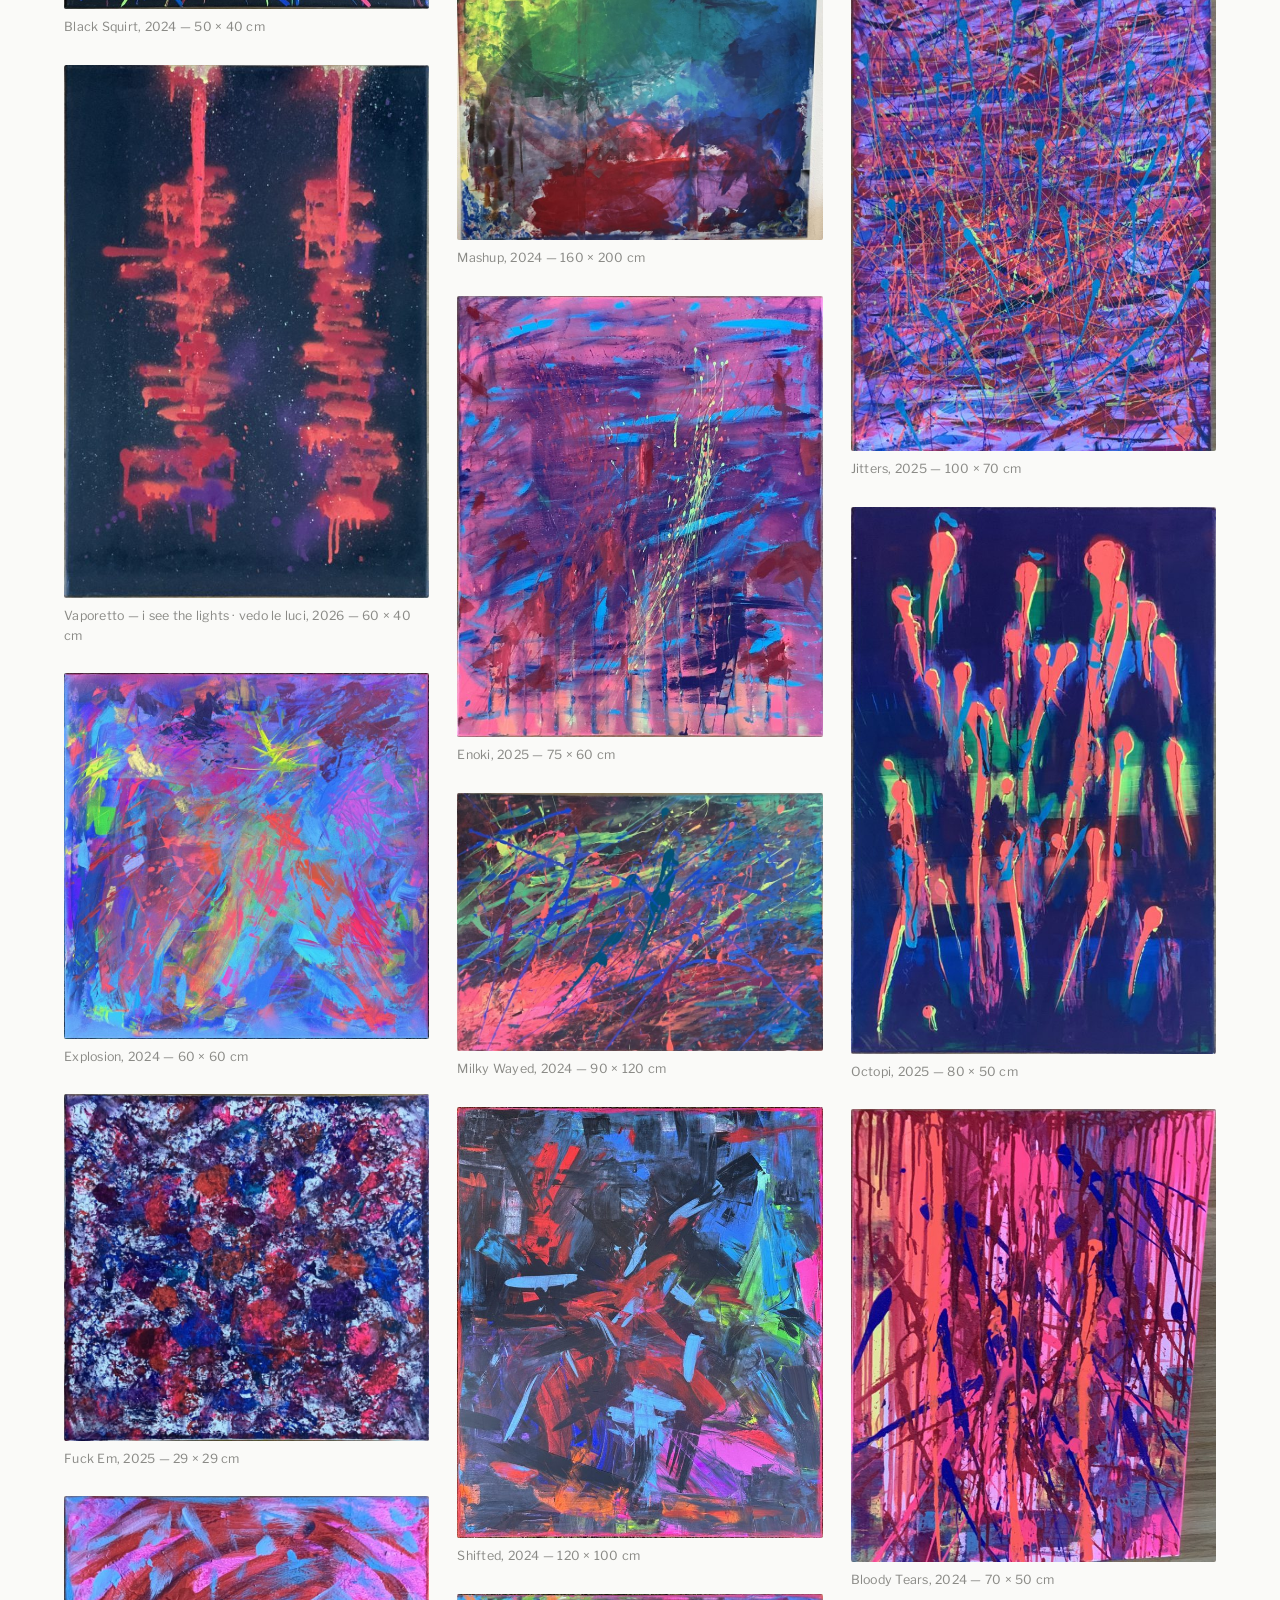
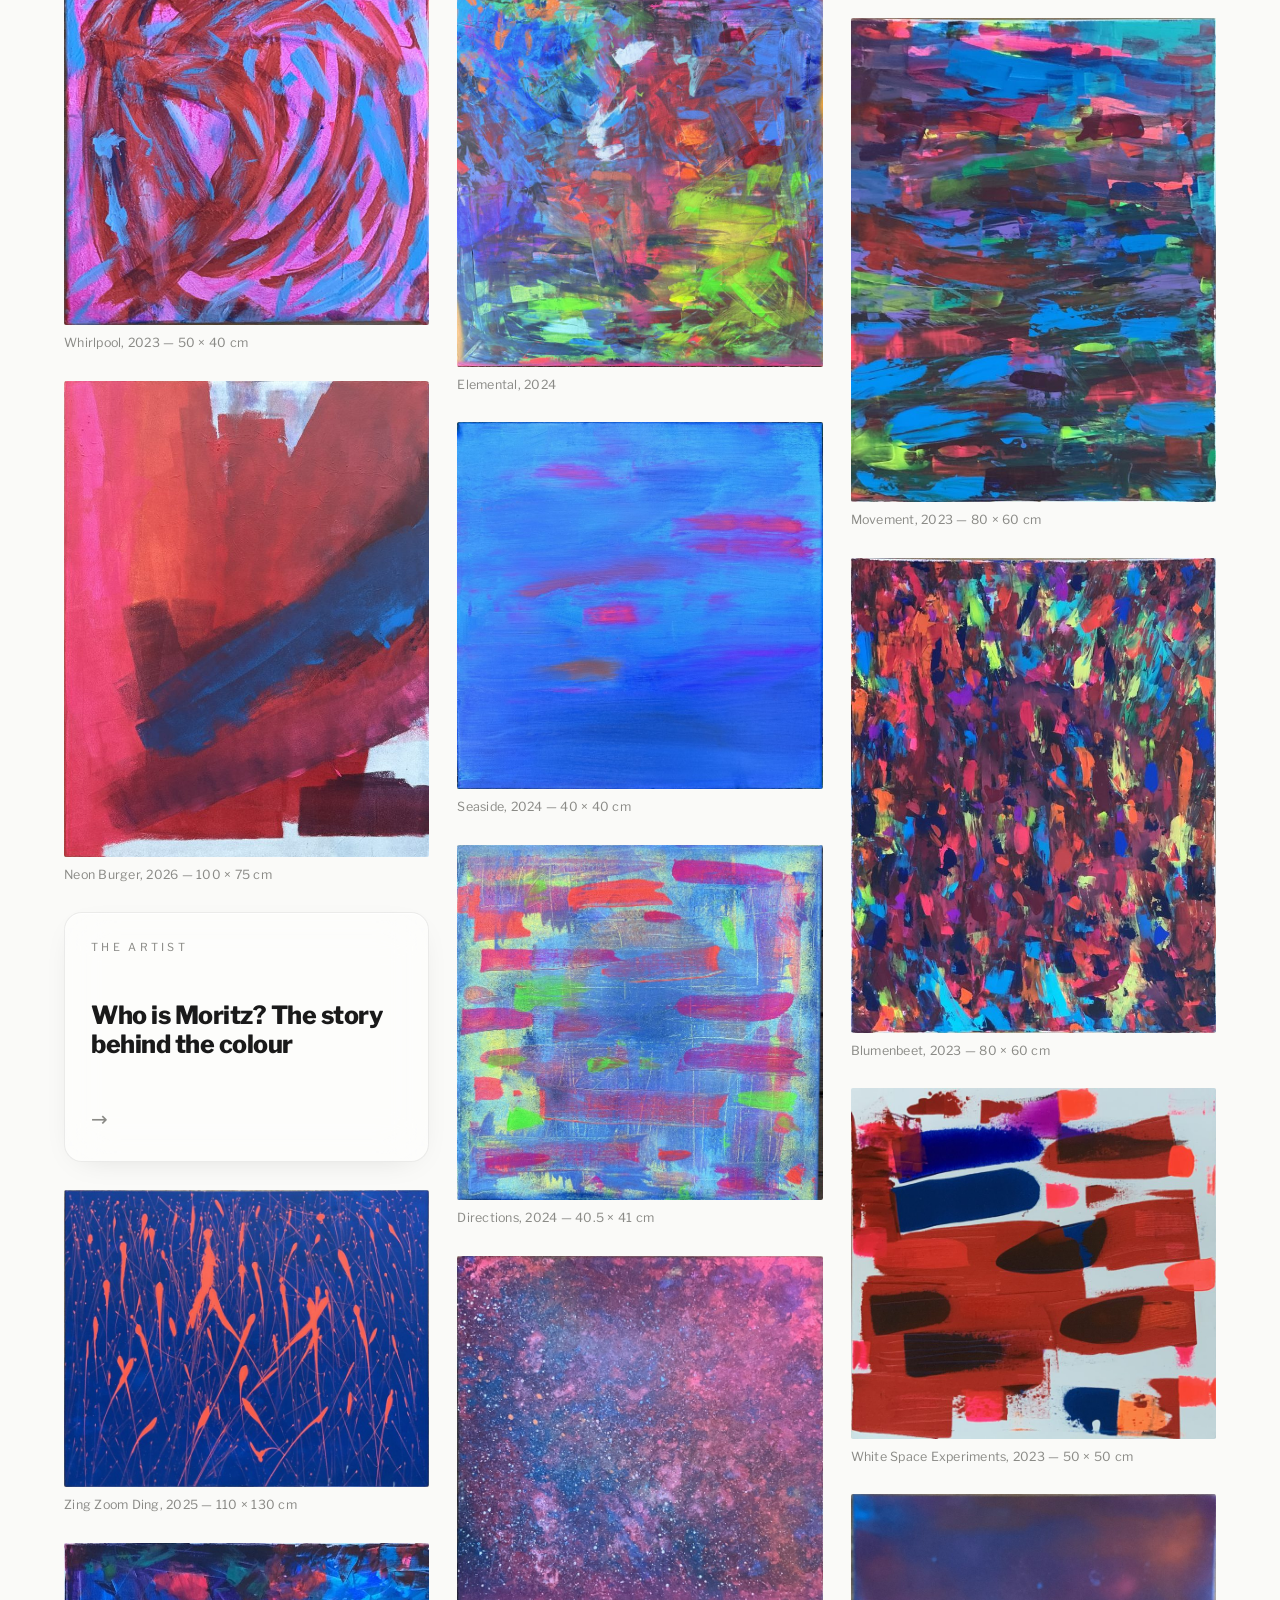
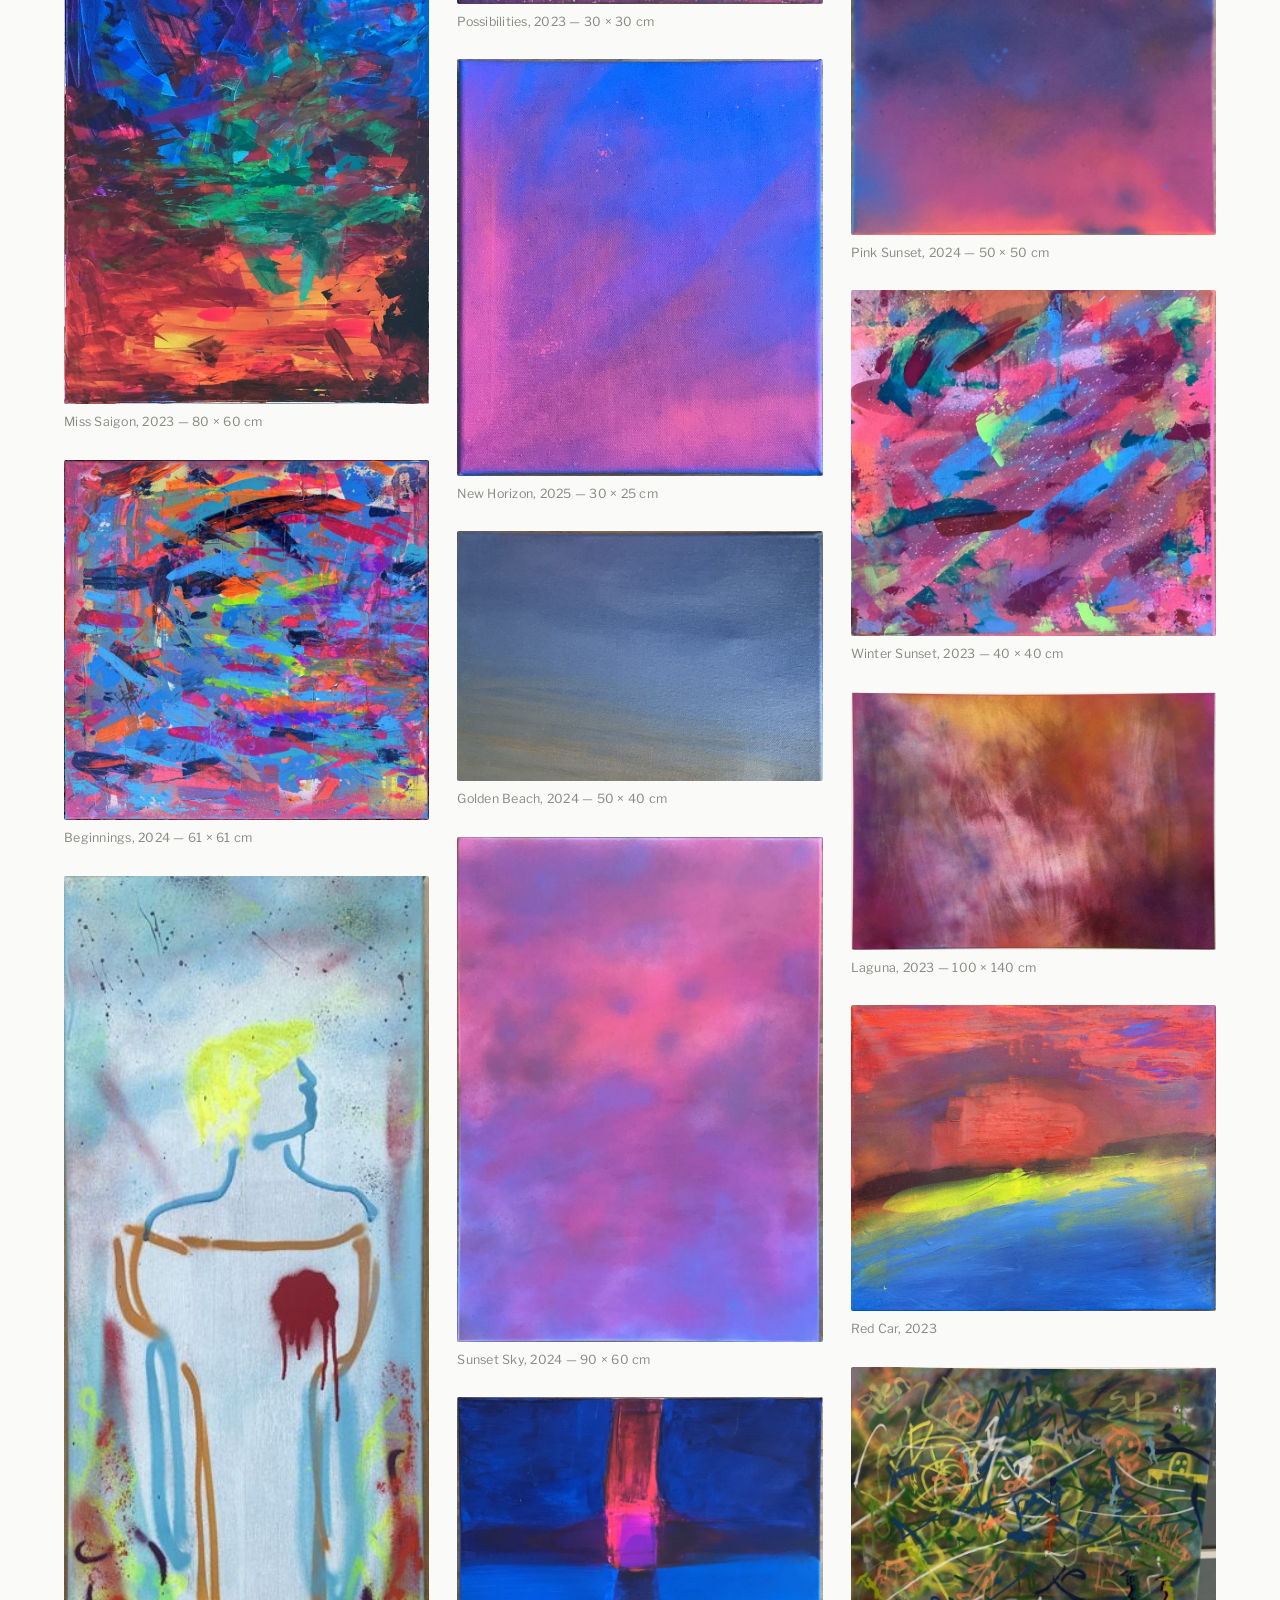
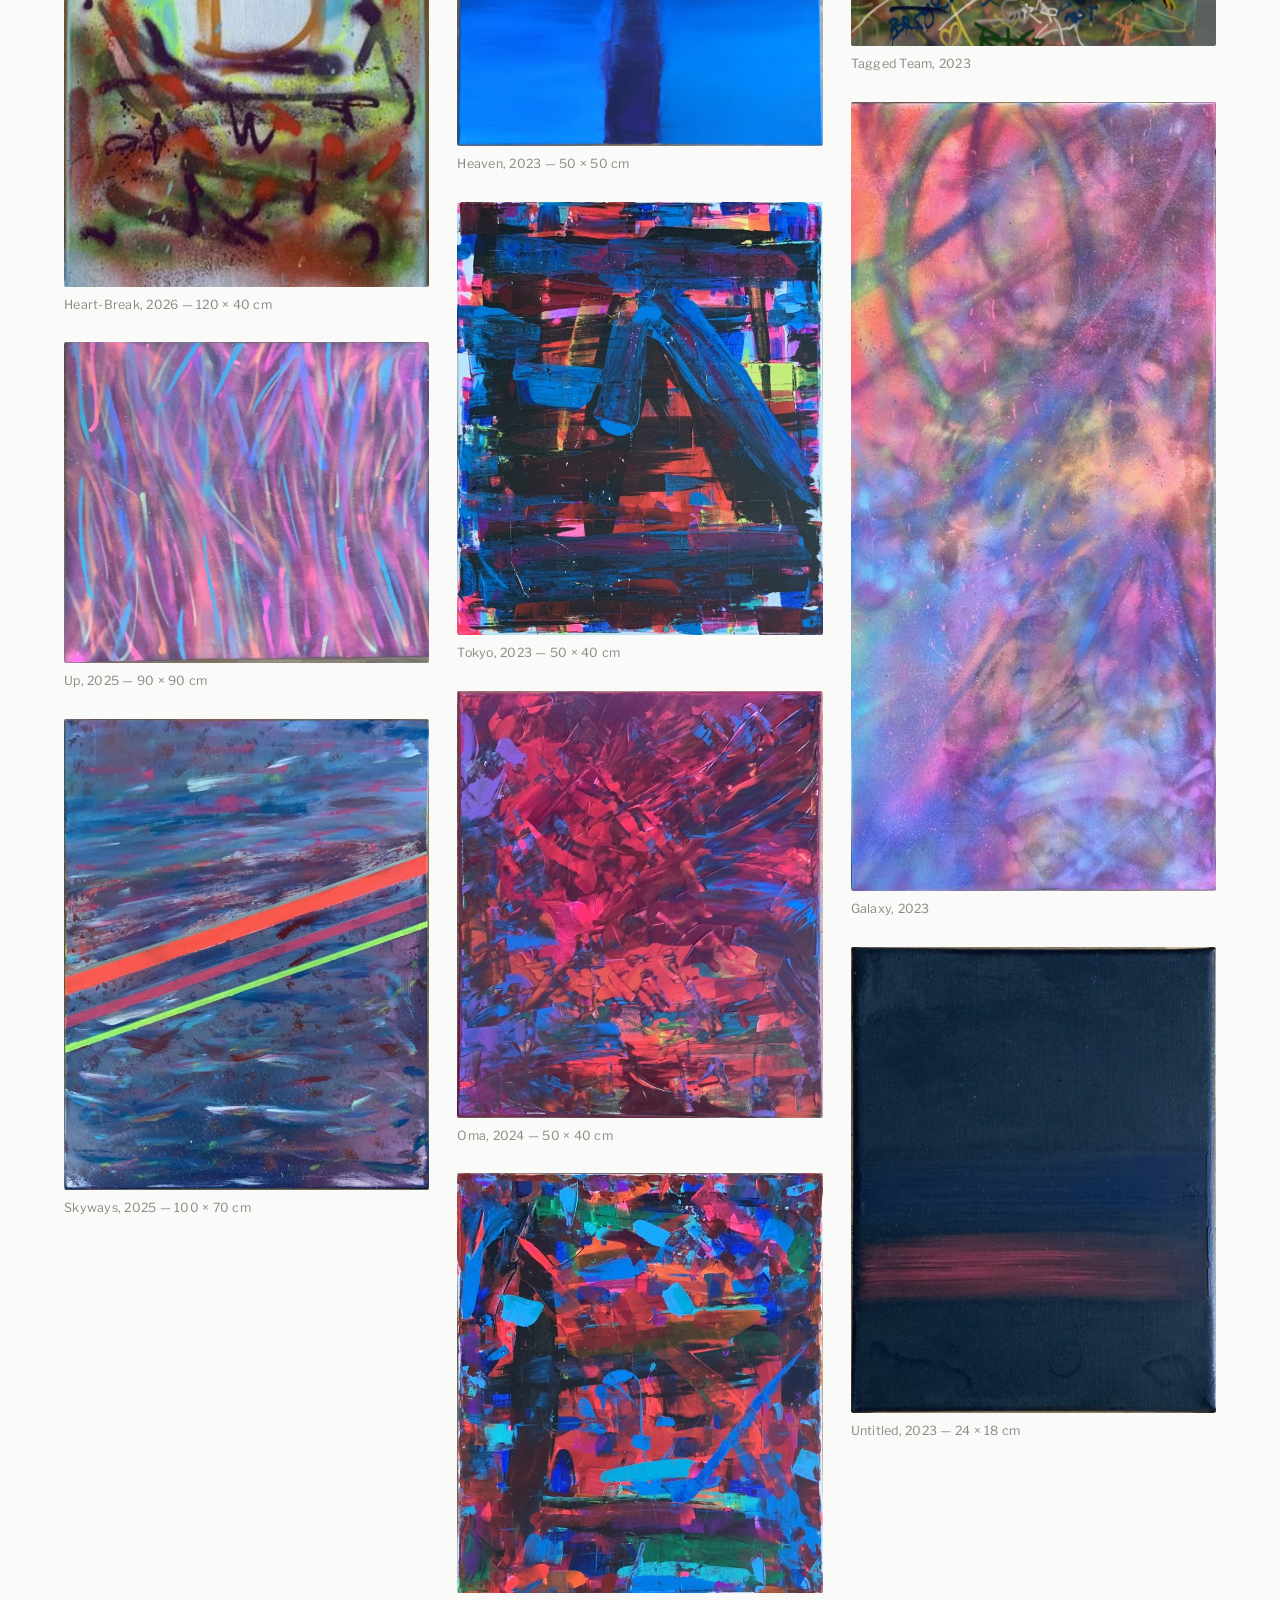
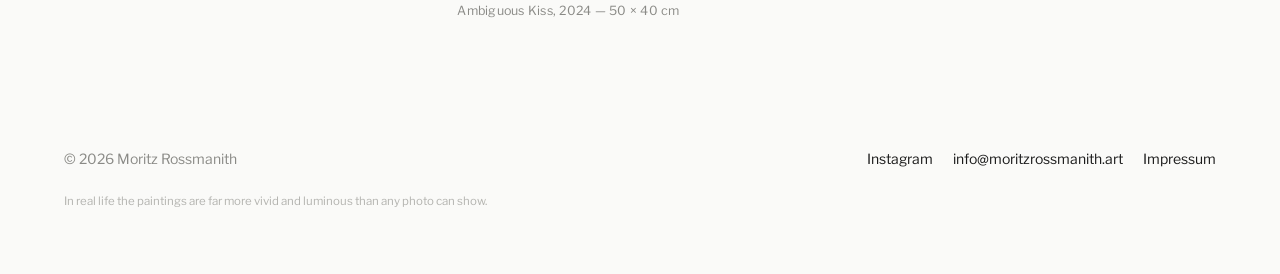
==== commit b4ba8dd7: "Add files via upload" ====
--- a/index.html
+++ b/index.html
@@ -201,9 +201,18 @@
 function show(){const wk=works[cur];lbImg.src=`art/${wk.f}.jpg`;lbImg.alt=altOf(wk);lbCapEl.textContent=`${cap(wk)} · ${cur+1} / ${works.length}`;}
 function close(){lb.classList.remove('open');document.body.style.overflow='';}
 function step(d){cur=(cur+d+works.length)%works.length;show();}
-lb.addEventListener('click',e=>{if(!e.target.closest('button'))close();});
+let swipedAt=0;
+lb.addEventListener('click',e=>{if(Date.now()-swipedAt<500)return;if(!e.target.closest('button'))close();});
 lb.querySelector('.prev').addEventListener('click',()=>step(-1));
 lb.querySelector('.next').addEventListener('click',()=>step(1));
+// swipe left/right on touch screens
+let tX=0,tY=0;
+lb.addEventListener('touchstart',e=>{tX=e.touches[0].clientX;tY=e.touches[0].clientY;},{passive:true});
+lb.addEventListener('touchend',e=>{
+  const dx=e.changedTouches[0].clientX-tX, dy=e.changedTouches[0].clientY-tY;
+  if(Math.abs(dx)>40&&Math.abs(dx)>Math.abs(dy)*1.5){swipedAt=Date.now();step(dx<0?1:-1);}
+  else if(dy>70&&Math.abs(dx)<50){swipedAt=Date.now();close();}
+},{passive:true});
 addEventListener('keydown',e=>{
   if(!lb.classList.contains('open'))return;
   if(e.key==='Escape')close();
--- a/styles.css
+++ b/styles.css
@@ -13,6 +13,7 @@
   font-family:"Libre Franklin",ui-sans-serif,system-ui,-apple-system,"Helvetica Neue",Arial,sans-serif;
   -webkit-font-smoothing:antialiased;
   line-height:1.55;
+  overflow-x:hidden;
 }
 ::selection{background:var(--ink);color:var(--bg)}
 
@@ -66,6 +67,11 @@
   font-weight:500;
   letter-spacing:.32em;
   text-transform:uppercase;
+}
+@media (max-width:640px){
+  .mastrow{flex-direction:column-reverse;gap:16px}
+  .mastrow nav{justify-content:flex-end;padding-top:0}
+  .masthead .sub{letter-spacing:.22em}
 }
 
 .gallery{
@@ -143,6 +149,11 @@
   font-size:11.5px;
   color:#b3b3af;
 }
+@media (max-width:640px){
+  footer{flex-direction:column;align-items:flex-start;gap:12px}
+  footer nav{flex-direction:column;gap:10px}
+  .foot-note{margin-top:6px}
+}
 
 /* lightbox */
 .lb{
@@ -166,7 +177,19 @@
 }
 .lb button:hover{opacity:1}
 .lb .prev{left:8px}.lb .next{right:8px}
-@media (max-width:600px){.lb button{display:none}}
+@media (max-width:600px){
+  .lb img{max-width:94vw;max-height:76vh}
+  .lb button{
+    top:auto;bottom:54px;transform:none;
+    font-size:22px;padding:10px 20px;opacity:.9;
+    background:rgba(255,255,255,.75);
+    border:1px solid rgba(0,0,0,.08);
+    border-radius:99px;
+    -webkit-backdrop-filter:blur(10px);backdrop-filter:blur(10px);
+  }
+  .lb .prev{left:16px}.lb .next{right:16px}
+  .lb span{bottom:20px;width:88vw;text-align:center}
+}
 
 @media (prefers-reduced-motion:reduce){
   .work,.work img,.lb,.lb img{transition:none}
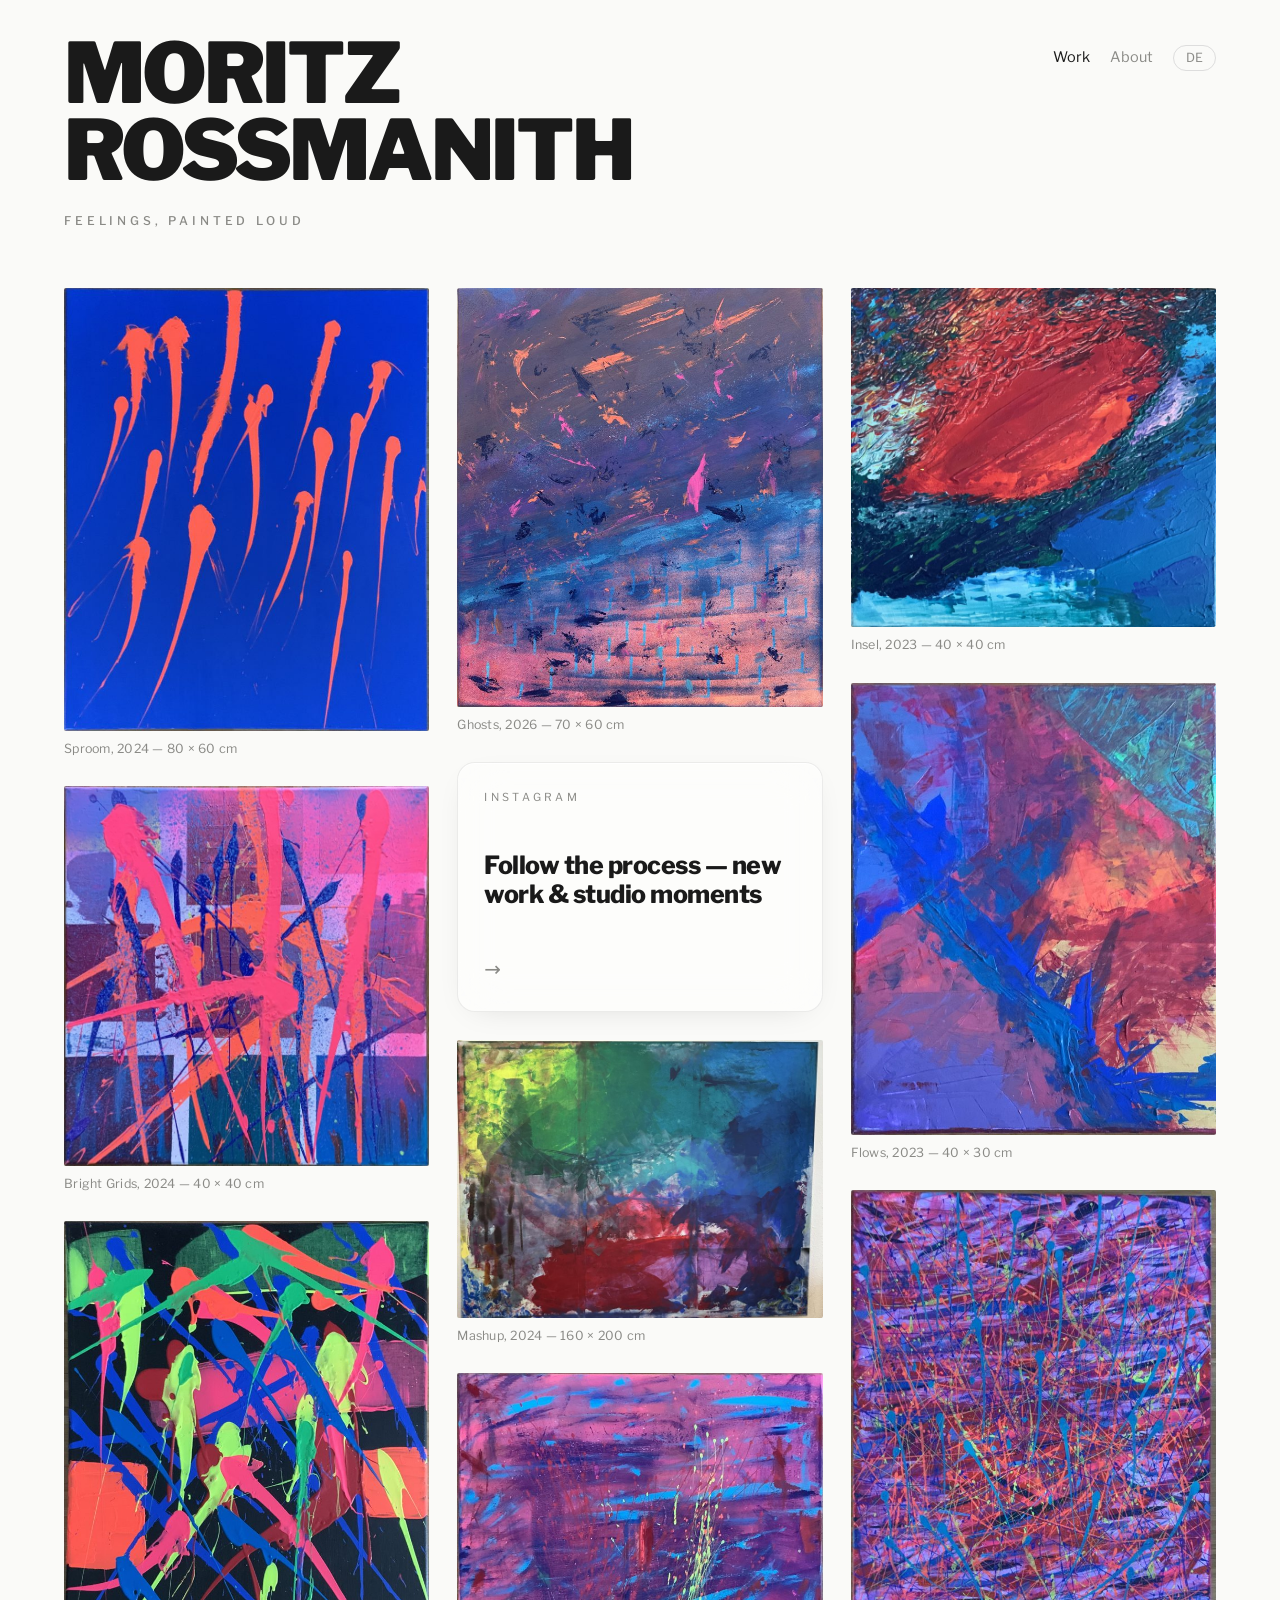
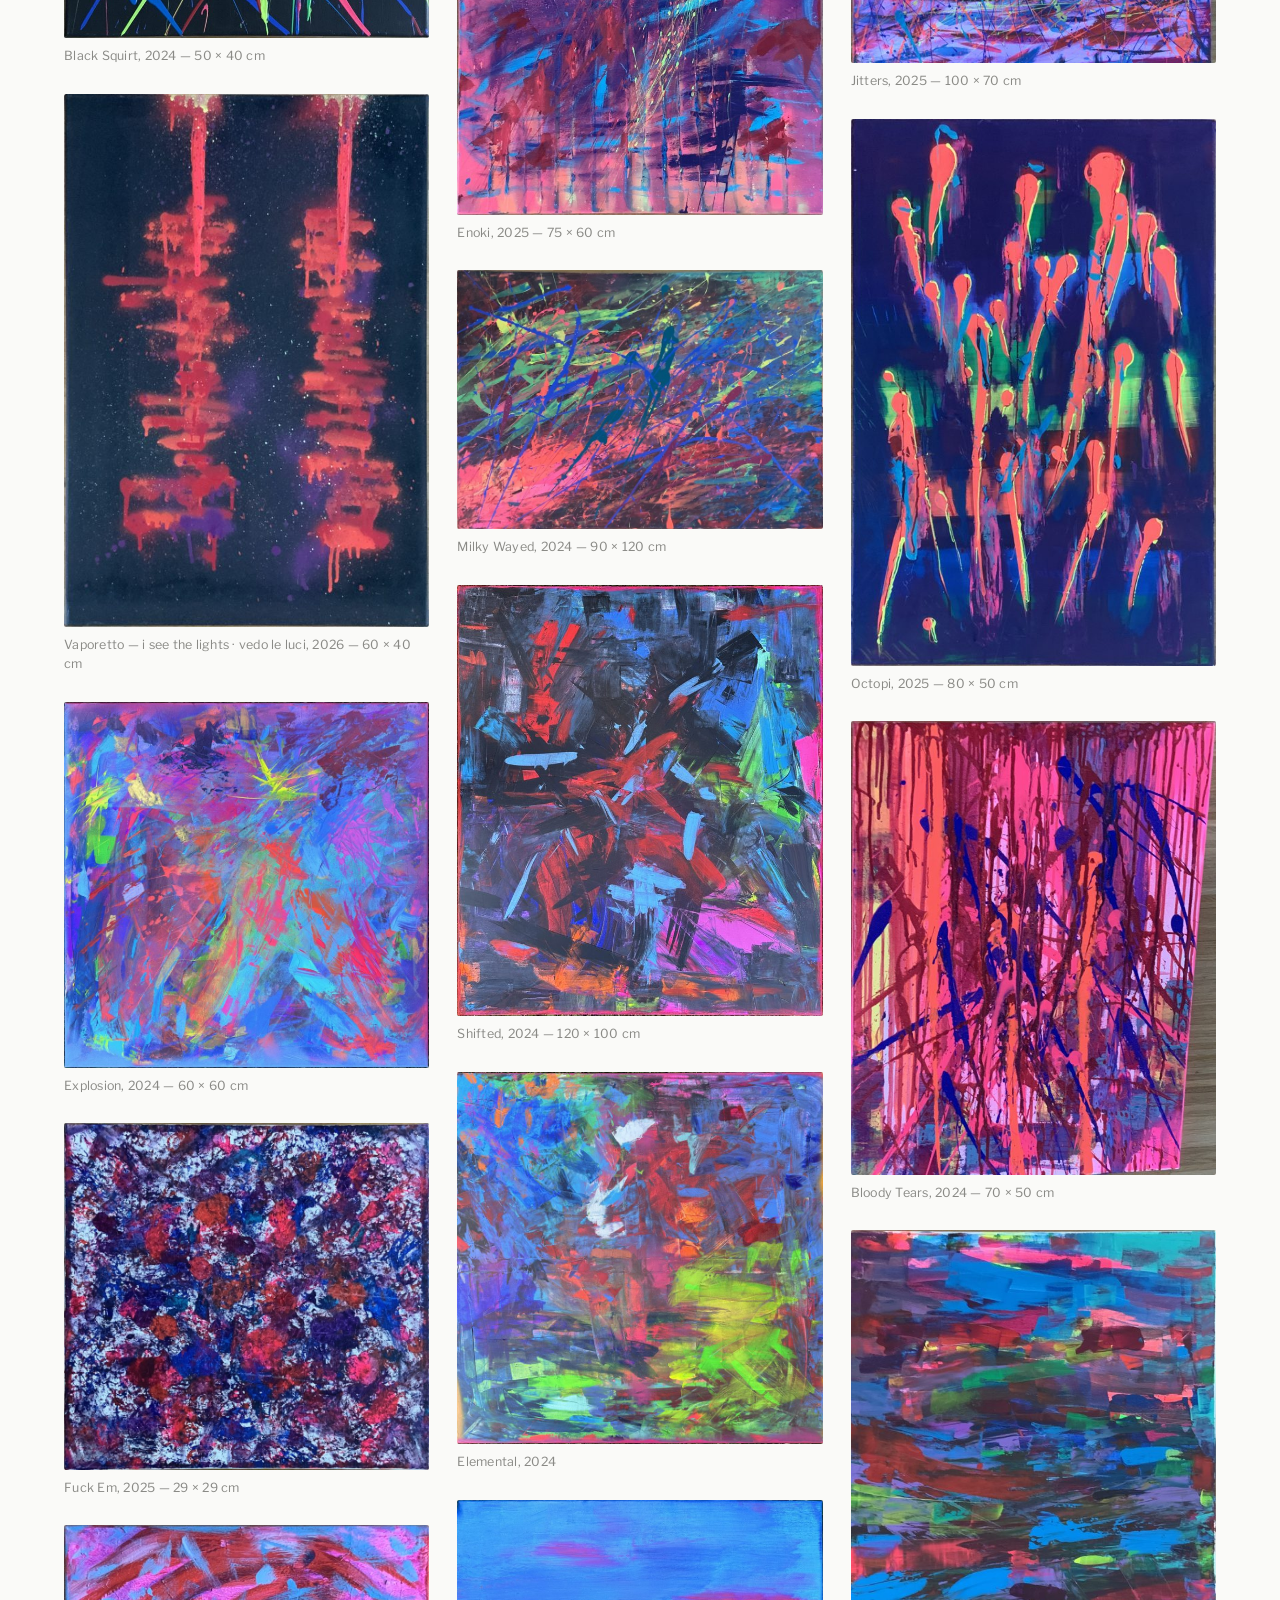
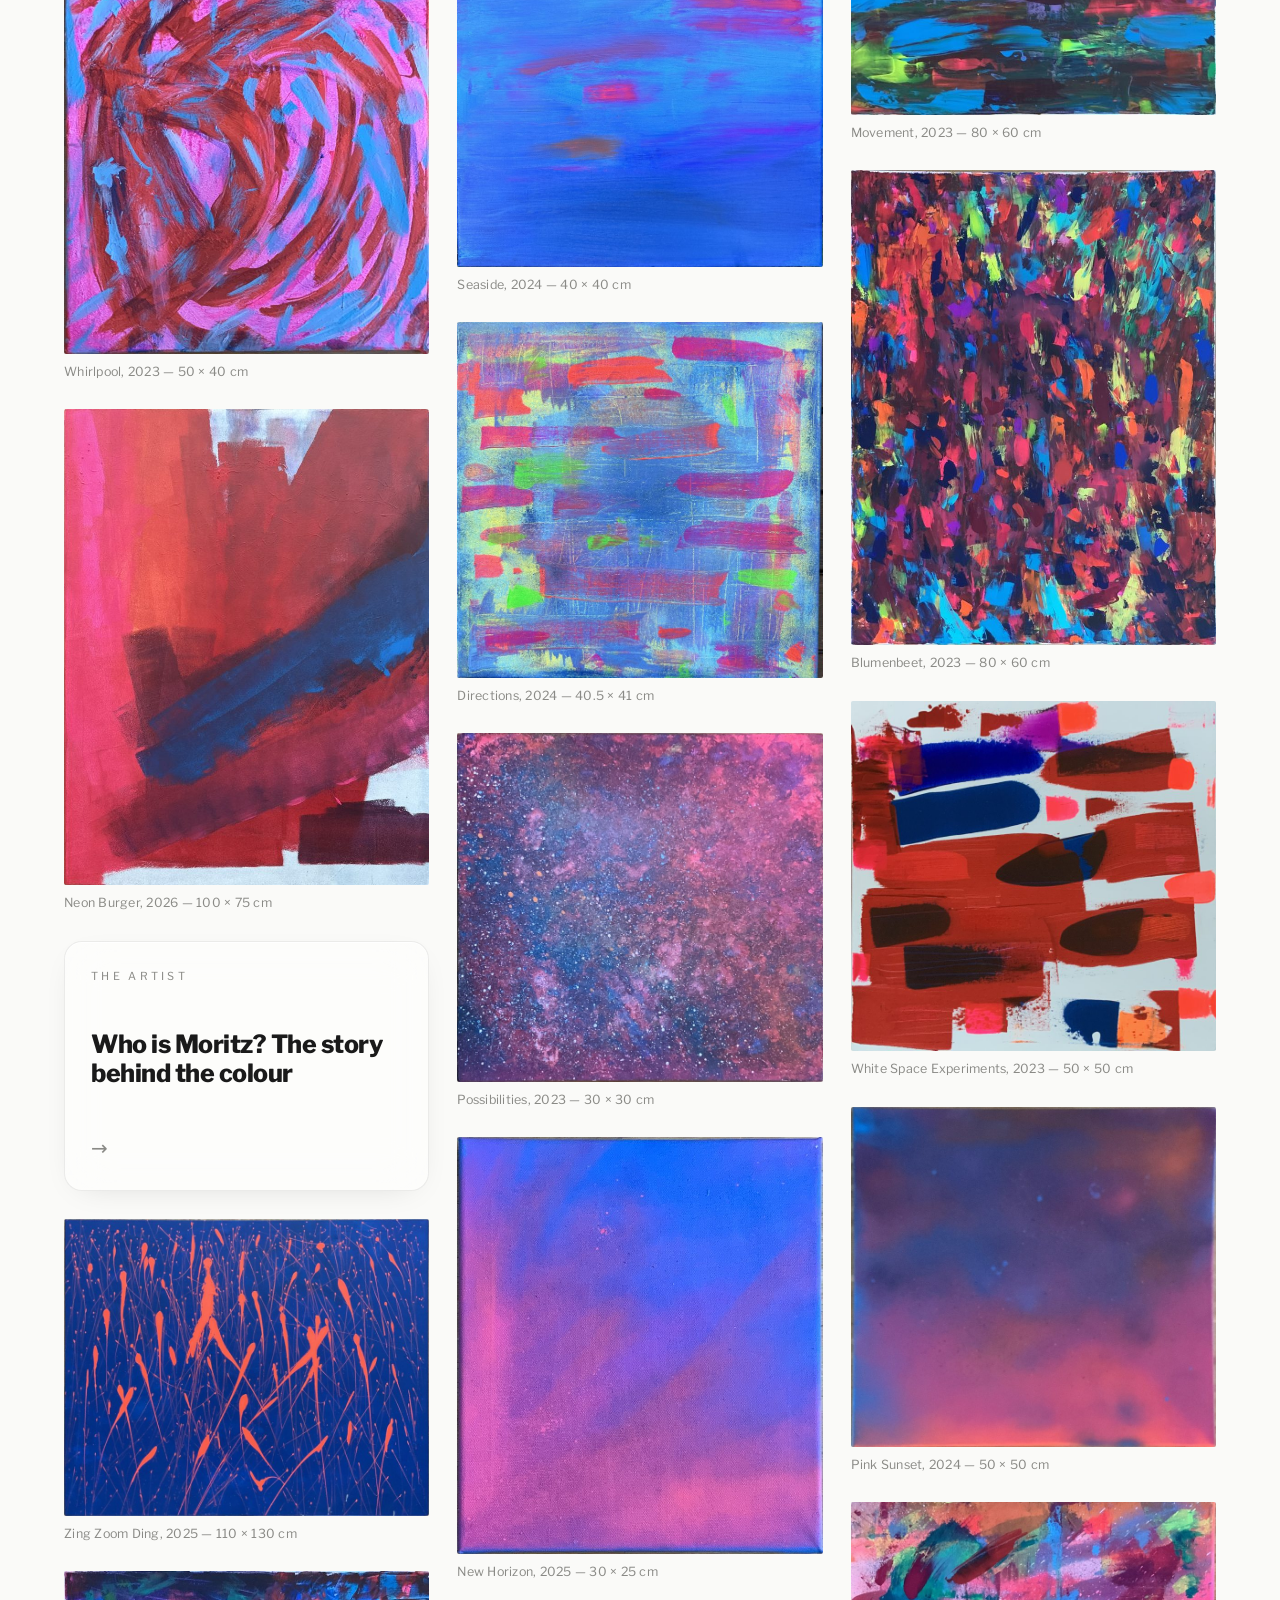
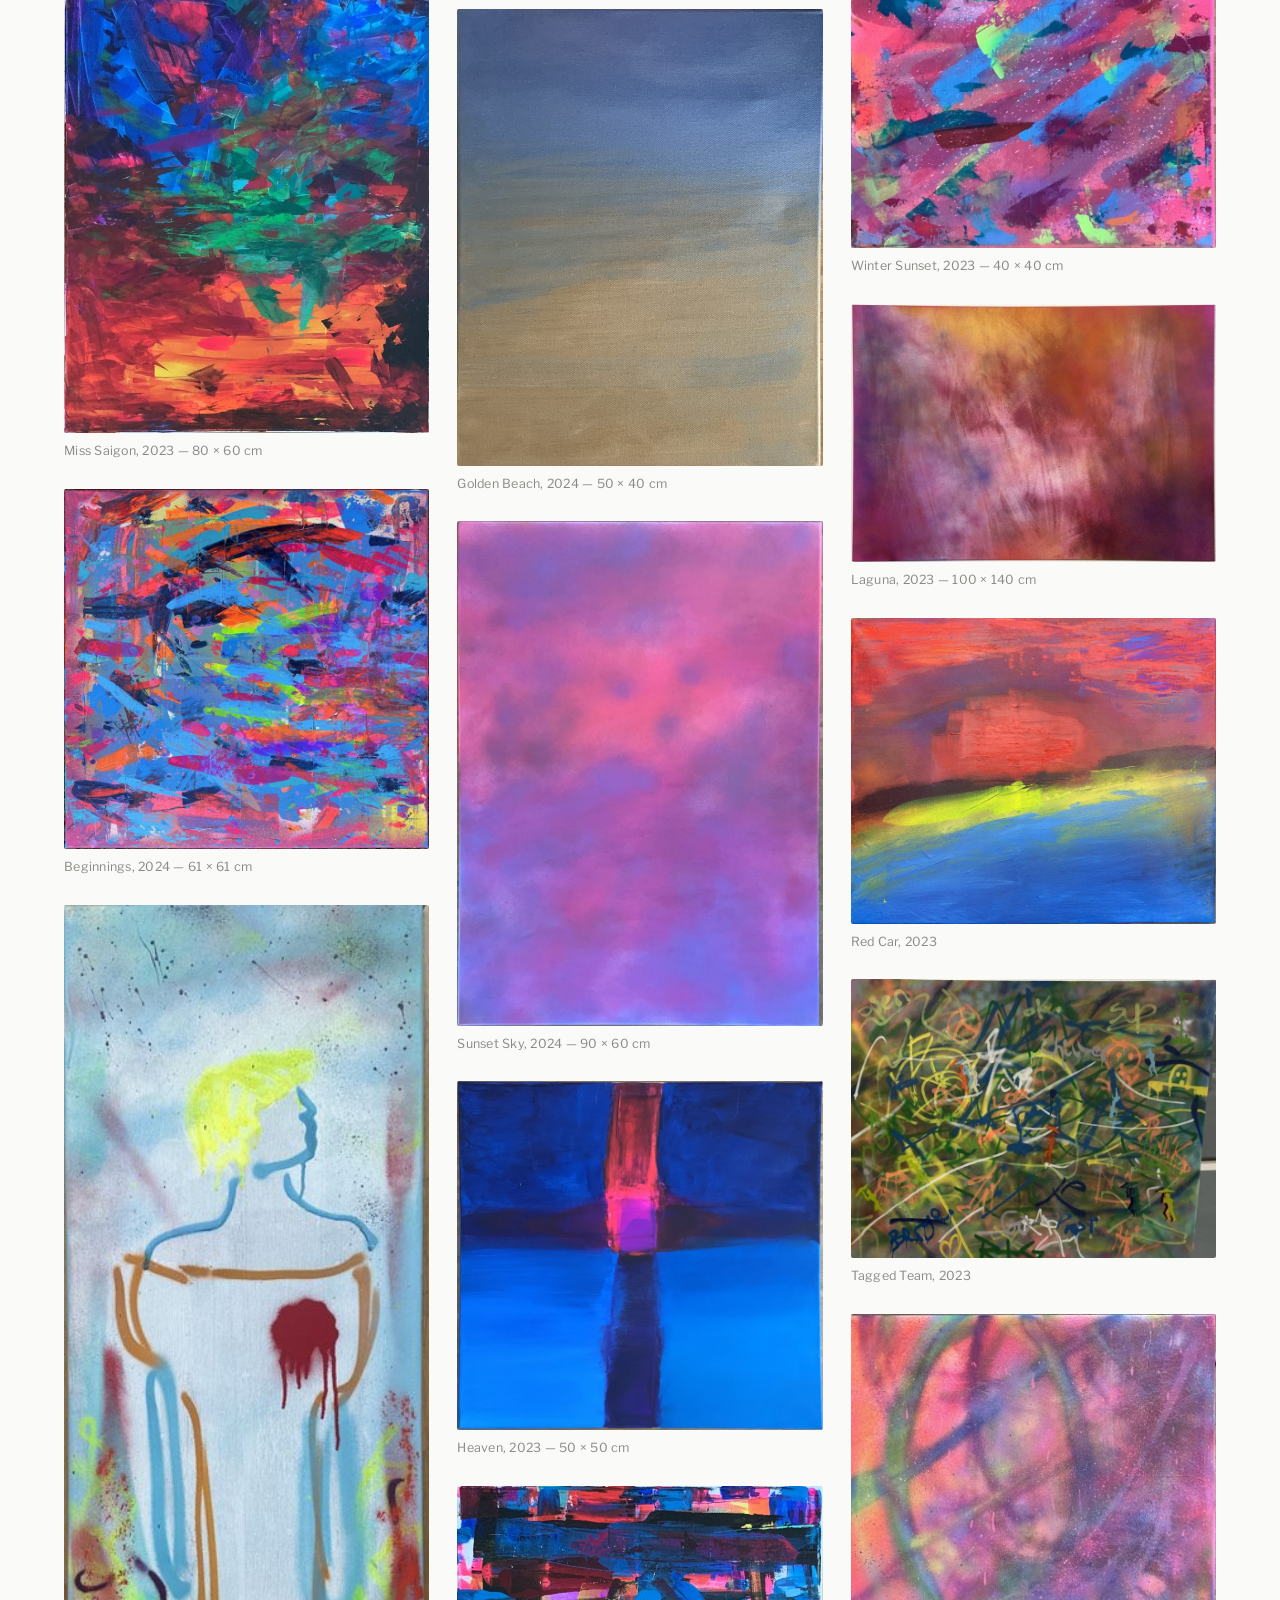
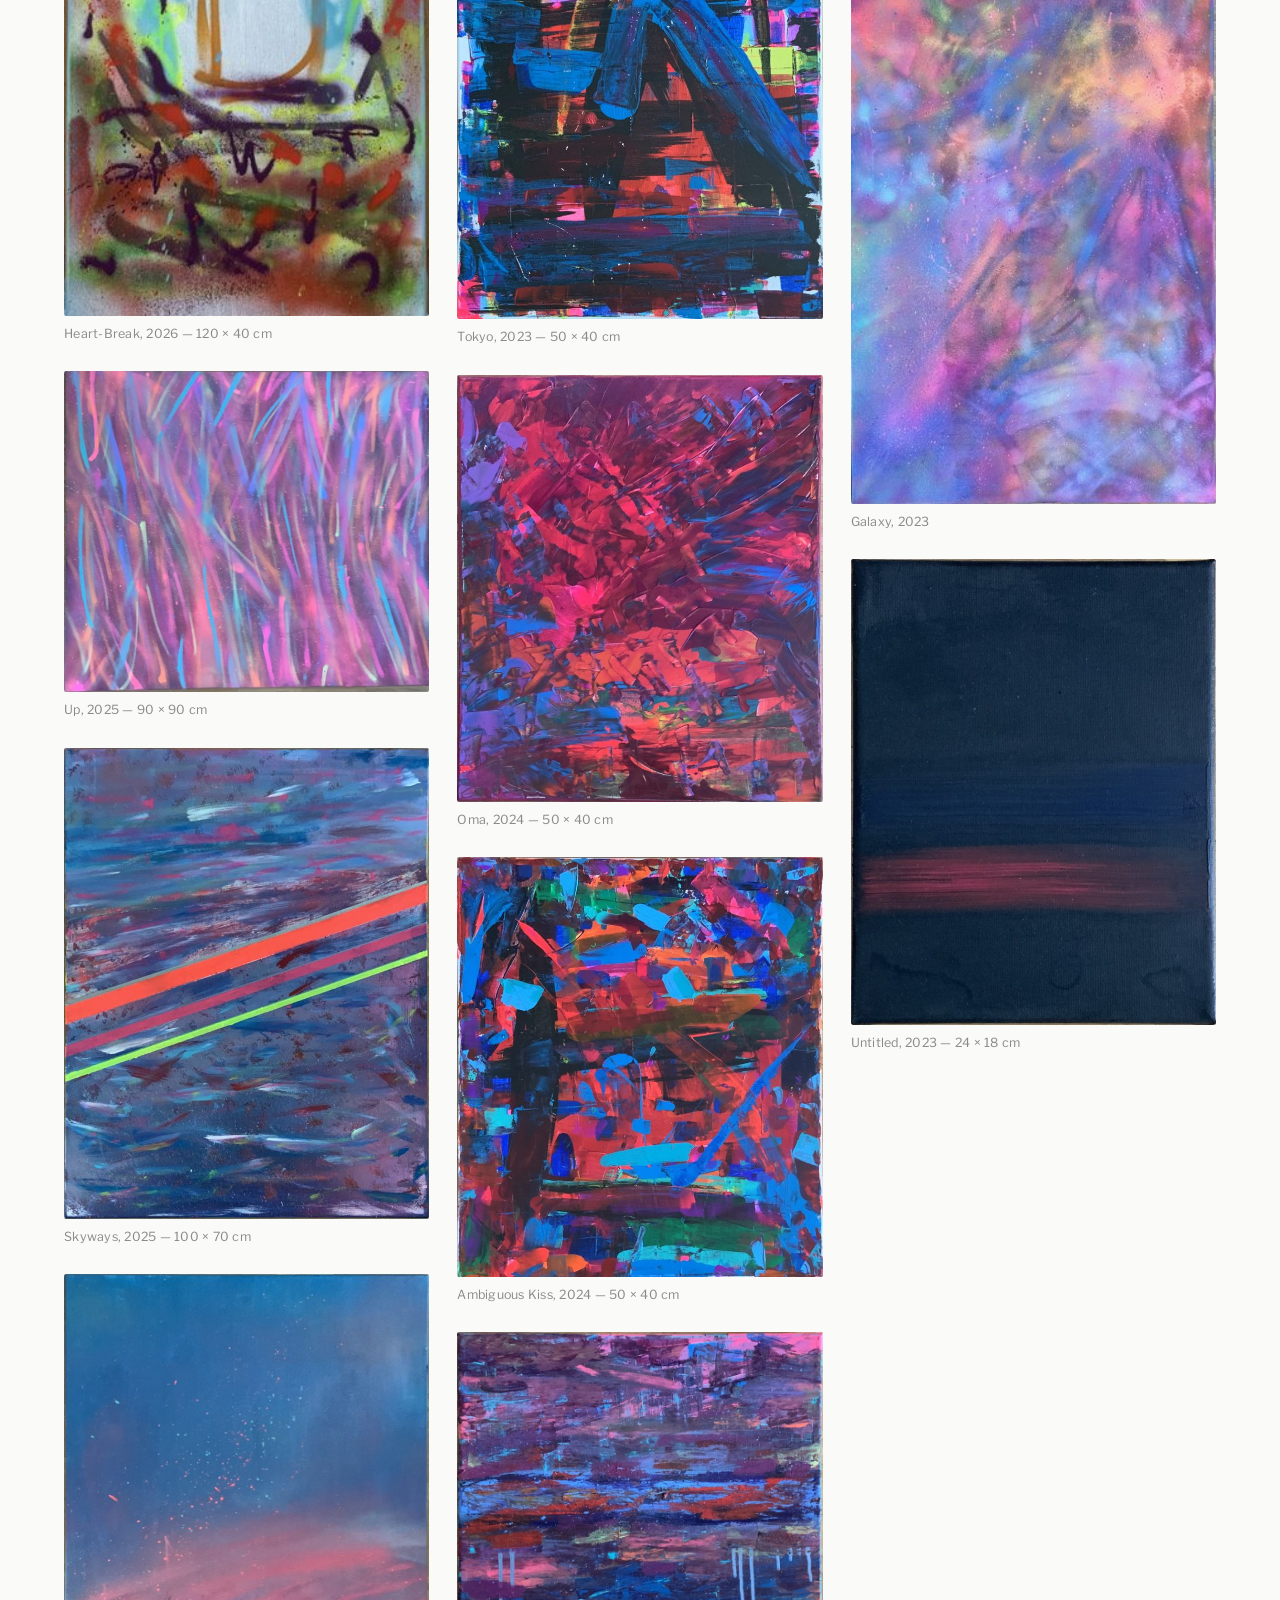
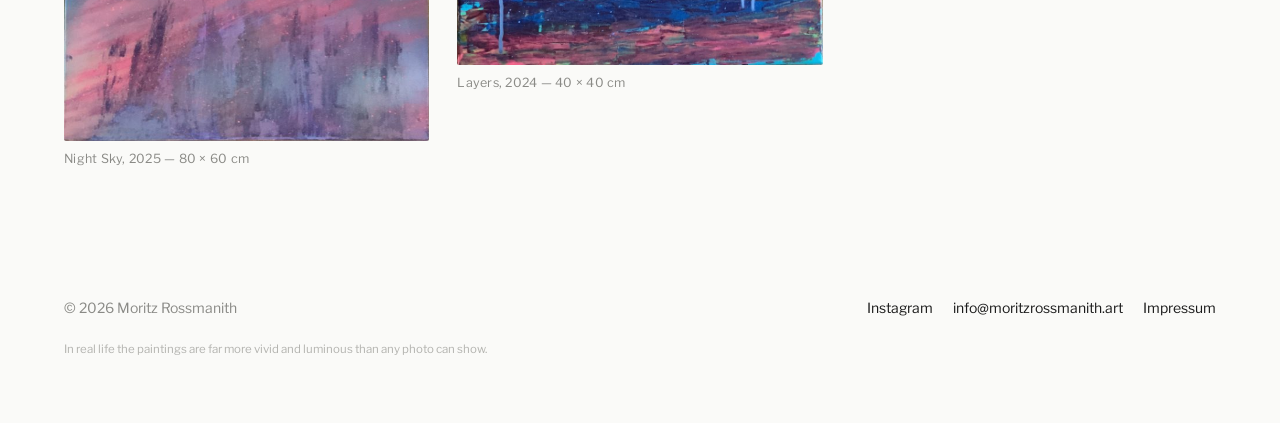
==== commit adf0a7a4: "Add files via upload" ====
--- a/index.html
+++ b/index.html
@@ -76,7 +76,7 @@
 // curated order — winners first, colour and format mixed
 const items=[
  {f:"moritz-rossmanith-sproom",w:1487,h:1800,t:"Sproom",s:"80 × 60",y:2024},
- {f:"moritz-rossmanith-bright-grids",w:1800,h:1731,t:"Bright Grids",s:"40 × 40",y:2024},
+ {f:"moritz-rossmanith-bright-grids",w:1731,h:1800,t:"Bright Grids",s:"40 × 40",y:2024,r:1},
  {f:"moritz-rossmanith-black-squirt",w:1577,h:1800,t:"Black Squirt",s:"50 × 40",y:2024},
  {f:"moritz-rossmanith-vaporetto",w:1232,h:1800,t:"Vaporetto — i see the lights · vedo le luci",s:"60 × 40",y:2026},
  {f:"moritz-rossmanith-explosion",w:1795,h:1800,t:"Explosion",s:"60 × 60",y:2024,m:"spray paint on canvas"},
@@ -102,7 +102,7 @@
  {f:"moritz-rossmanith-directions",w:1800,h:1752,t:"Directions",s:"40.5 × 41",y:2024},
  {f:"moritz-rossmanith-possibilities",w:1692,h:1614,t:"Possibilities",s:"30 × 30",y:2023},
  {f:"moritz-rossmanith-new-horizon",w:1412,h:1608,t:"New Horizon",s:"30 × 25",y:2025},
- {f:"moritz-rossmanith-golden-beach",w:1771,h:1213,t:"Golden Beach",s:"50 × 40",y:2024},
+ {f:"moritz-rossmanith-golden-beach",w:1440,h:1800,t:"Golden Beach",s:"50 × 40",y:2024},
  {f:"moritz-rossmanith-sunset-sky",w:1302,h:1800,t:"Sunset Sky",s:"90 × 60",y:2024},
  {f:"moritz-rossmanith-heaven",w:1800,h:1722,t:"Heaven",s:"50 × 50",y:2023},
  {f:"moritz-rossmanith-tokyo",w:1517,h:1800,t:"Tokyo",s:"50 × 40",y:2023},
